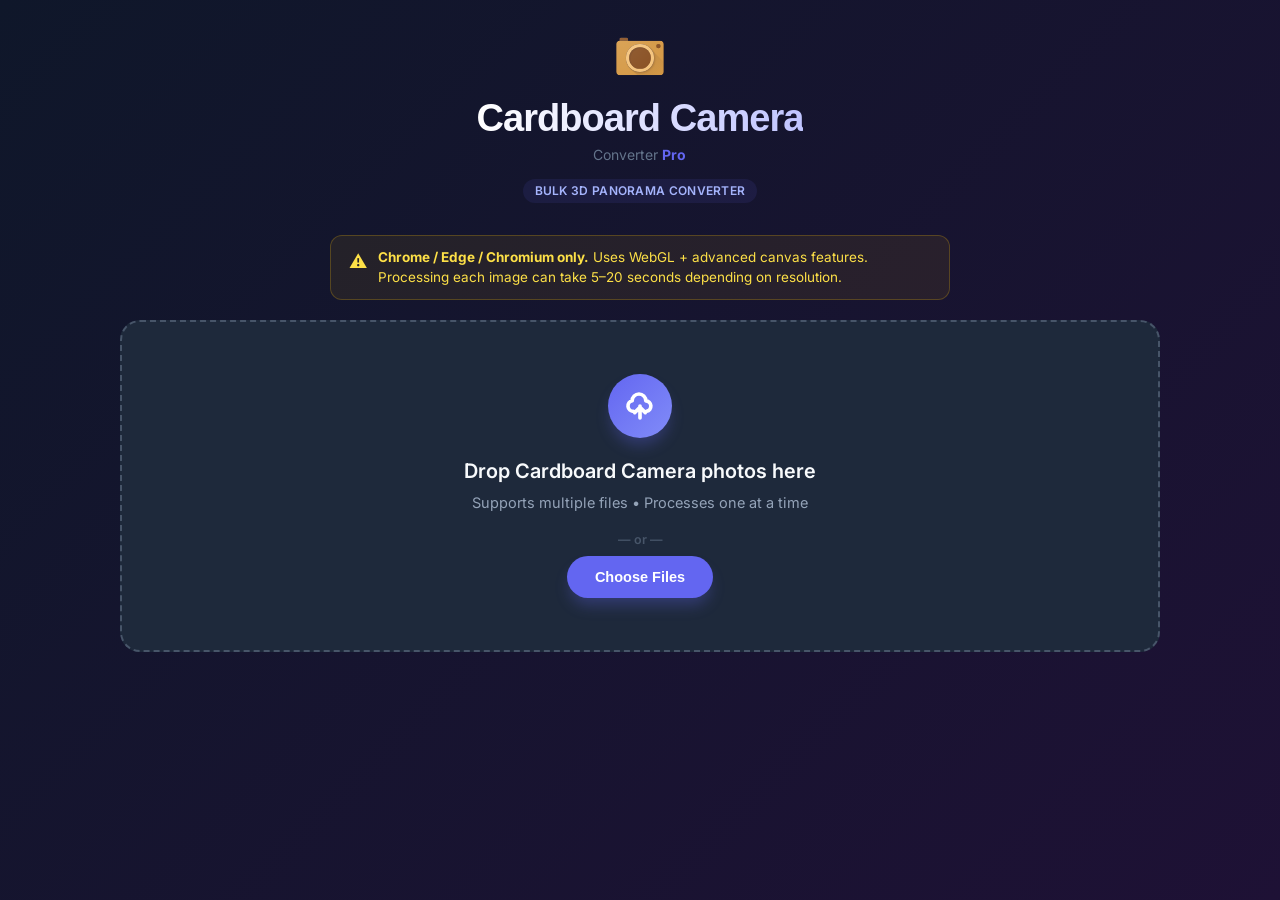
==== Cardboard_Camera_Converter_Pro.html @ 82094b53 "Add files via upload" ====
<!DOCTYPE html>
<html lang="en">
<head>
  <meta charset="UTF-8">
  <meta name="viewport" content="width=device-width, initial-scale=1.0">
  <title>Cardboard Camera Converter • Pro</title>
  <style>
    @import url('https://fonts.googleapis.com/css2?family=Inter:wght@300;400;500;600&amp;family=Space+Grotesk:wght@500;600&amp;display=swap');
    
    :root {
      --primary: #6366f1;
      --primary-dark: #4f46e5;
      --bg: #0f172a;
      --surface: #1e293b;
      --surface-light: #334155;
      --text: #f8fafc;
      --text-muted: #94a3b8;
      --success: #22c55e;
      --warning: #eab308;
      --error: #ef4444;
    }
    
    * { margin: 0; padding: 0; box-sizing: border-box; }
    
    body {
      font-family: 'Inter', system_ui, sans-serif;
      background: linear-gradient(135deg, #0f172a 0%, #1e1135 100%);
      color: var(--text);
      min-height: 100vh;
      line-height: 1.5;
    }
    
    .container {
      max-width: 1080px;
      margin: 0 auto;
      padding: 32px 20px;
    }
    
    header {
      text-align: center;
      margin-bottom: 32px;
    }
    
    .logo {
      display: flex;
      align-items: center;
      justify-content: center;
      gap: 14px;
      margin-bottom: 12px;
    }
    
    h1 {
      font-family: 'Space Grotesk', sans-serif;
      font-size: 38px;
      font-weight: 600;
      letter-spacing: -0.025em;
      background: linear-gradient(90deg, #fff, #c0c4ff);
      -webkit-background-clip: text;
      -webkit-text-fill-color: transparent;
    }
    
    .badge {
      display: inline-flex;
      align-items: center;
      gap: 6px;
      background: rgba(99, 102, 241, 0.1);
      color: #a5b4fc;
      font-size: 12px;
      font-weight: 600;
      padding: 3px 12px;
      border-radius: 9999px;
      letter-spacing: 0.3px;
    }
    
    .warning {
      background: rgba(234, 179, 8, 0.08);
      border: 1px solid rgba(234, 179, 8, 0.25);
      color: #fde047;
      padding: 11px 18px;
      border-radius: 12px;
      font-size: 13.5px;
      margin: 20px auto;
      max-width: 620px;
      display: flex;
      align-items: flex-start;
      gap: 11px;
    }
    
    .drop-zone {
      background: var(--surface);
      border: 2px dashed #475569;
      border-radius: 20px;
      padding: 52px 32px;
      text-align: center;
      transition: all 0.3s cubic-bezier(0.4, 0.0, 0.2, 1);
      cursor: pointer;
      margin-bottom: 24px;
    }
    
    .drop-zone:hover, .drop-zone.dragover {
      border-color: var(--primary);
      background: rgba(99, 102, 241, 0.04);
    }
    
    .drop-zone .icon {
      width: 64px;
      height: 64px;
      margin: 0 auto 18px;
      background: linear-gradient(135deg, #6366f1, #818cf8);
      border-radius: 9999px;
      display: flex;
      align-items: center;
      justify-content: center;
      box-shadow: 0 10px 15px -3px rgb(99 102 241 / 0.3);
    }
    
    .drop-zone h3 {
      font-size: 20px;
      font-weight: 600;
      margin-bottom: 6px;
    }
    
    .drop-zone p {
      color: var(--text-muted);
      font-size: 14.5px;
    }
    
    .btn {
      display: inline-flex;
      align-items: center;
      justify-content: center;
      gap: 8px;
      background: var(--primary);
      color: white;
      font-weight: 600;
      font-size: 14.5px;
      padding: 13px 28px;
      border-radius: 9999px;
      text-decoration: none;
      transition: all 0.2s;
      border: none;
      cursor: pointer;
      box-shadow: 0 10px 15px -3px rgb(99 102 241 / 0.3);
    }
    
    .btn:hover {
      background: var(--primary-dark);
      transform: translateY(-1px);
    }
    
    .btn-secondary {
      background: #475569;
      color: #e2e8f0;
      box-shadow: none;
      font-size: 13px;
      padding: 9px 18px;
    }
    
    .section {
      background: var(--surface);
      border-radius: 18px;
      padding: 24px;
      margin-bottom: 20px;
      border: 1px solid #334155;
    }
    
    .section-header {
      display: flex;
      align-items: center;
      justify-content: space-between;
      margin-bottom: 16px;
    }
    
    .section-title {
      font-size: 16px;
      font-weight: 600;
      display: flex;
      align-items: center;
      gap: 9px;
    }
    
    .progress-container { margin-bottom: 16px; }
    
    .progress-label {
      display: flex;
      justify-content: space-between;
      font-size: 13px;
      margin-bottom: 7px;
      color: var(--text-muted);
    }
    
    .progress-bar {
      height: 7px;
      background: #334155;
      border-radius: 9999px;
      overflow: hidden;
    }
    
    .progress-fill {
      height: 100%;
      background: linear-gradient(90deg, #6366f1, #818cf8);
      border-radius: 9999px;
      transition: width 0.35s cubic-bezier(0.4, 0, 0.2, 1);
      position: relative;
    }
    
    .log-container {
      background: #0f172a;
      border-radius: 14px;
      padding: 14px 16px;
      font-family: ui-monospace, SFMono-Regular, Menlo, Monaco, Consolas, monospace;
      font-size: 12.5px;
      max-height: 198px;
      overflow-y: auto;
      border: 1px solid #334155;
      line-height: 1.45;
    }
    
    .log-line {
      padding: 2.5px 0;
      color: #94a3b8;
      display: flex;
      gap: 10px;
    }
    
    .log-line .time { color: #64748b; flex-shrink: 0; width: 48px; font-size: 11.5px; }
    .log-line.success { color: #86efac; }
    .log-line.error { color: #fca5a5; }
    .log-line.processing { color: #93c5fd; }
    
    .results-grid {
      display: grid;
      grid-template-columns: repeat(auto-fill, minmax(260px, 1fr));
      gap: 14px;
      margin-top: 12px;
    }
    
    .result-card {
      background: #334155;
      border-radius: 14px;
      padding: 15px 16px;
      display: flex;
      flex-direction: column;
      gap: 11px;
    }
    
    .result-card .filename {
      font-weight: 600;
      font-size: 13.5px;
      word-break: break-all;
      line-height: 1.3;
    }
    
    .result-card .status {
      font-size: 11.5px;
      padding: 1px 9px;
      border-radius: 9999px;
      display: inline-flex;
      align-items: center;
      gap: 5px;
      width: fit-content;
    }
    
    .result-card .status.success {
      background: rgba(34, 197, 94, 0.12);
      color: #86efac;
    }
    
    .result-card .actions {
      display: flex;
      gap: 8px;
      margin-top: 4px;
    }

    .result-card .thumb {
      width: 100%;
      height: 48px;
      object-fit: cover;
      border-radius: 8px;
      margin-bottom: 6px;
      border: 1px solid #475569;
    }

    .result-card .status-row {
      display: flex;
      align-items: center;
      gap: 8px;
      margin-bottom: 6px;
    }

    .result-card .play-btn {
      width: 18px;
      height: 18px;
      border-radius: 50%;
      background: #64748b;
      color: white;
      border: none;
      font-size: 9px;
      display: flex;
      align-items: center;
      justify-content: center;
      cursor: pointer;
      flex-shrink: 0;
    }

    .result-card .timeline {
      flex: 1;
      max-width: 155px;
      height: 3px;
      background: #475569;
      border-radius: 2px;
      overflow: hidden;
    }

    .result-card .timeline-fill {
      height: 100%;
      background: #00f0ff;
      width: 0%;
      transition: width 0.1s linear;
    }
    
    .result-card .btn {
      flex: 1;
      padding: 9px 14px;
      font-size: 12.5px;
    }
    
    .hidden { display: none !important; }
    
    footer {
      text-align: center;
      margin-top: 48px;
      color: #64748b;
      font-size: 12.5px;
      line-height: 1.6;
    }
    
    .stat-value {
      font-weight: 700;
      color: #a5b4fc;
      font-size: 15px;
    }
  </style>
</head>
<body>
  <div class="container">
    <header>
      <div class="logo" style="flex-direction: column; align-items: center; text-align: center; gap: 6px;">
        <img src="[data-uri]" width="52" height="52" alt="">
        <div>
          <h1>Cardboard Camera</h1>
          <div style="font-size:14px;color:#64748b;margin-top:-3px">Converter <span style="color:#6366f1;font-weight:700">Pro</span></div>
        </div>
      </div>
      <div class="badge">BULK 3D PANORAMA CONVERTER</div>
    </header>

    <div class="warning">
      <span style="font-size:18px;margin-top:1px">⚠️</span>
      <div><strong>Chrome / Edge / Chromium only.</strong> Uses WebGL + advanced canvas features. Processing each image can take 5–20 seconds depending on resolution.</div>
    </div>

    <!-- Drop Zone -->
    <div id="dropzone" class="drop-zone">
      <div class="icon">
        <svg width="32" height="32" fill="none" stroke="white" stroke-width="2.75" viewBox="0 0 24 24">
          <path stroke-linecap="round" stroke-linejoin="round" d="M7 16a4 4 0 01-.88-7.903 5 5 0 0110.24 0A4.001 4.001 0 0117 16M12 12v9m-4-4l4-4 4 4"/>
        </svg>
      </div>
      <h3>Drop Cardboard Camera photos here</h3>
      <p>Supports multiple files • Processes one at a time</p>
      <div style="margin:18px 0 6px;color:#475569;font-size:12.5px;font-weight:600">— or —</div>
      <button id="openfile" class="btn">Choose Files</button>
      <input type="file" id="file-input" multiple accept=".jpg,.jpeg" style="display:none">
    </div>

    <!-- Processing -->
    <div id="processing-panel" class="section hidden">
      <div class="section-header">
        <div class="section-title"><span>⚙️</span> Processing Queue</div>
        <div><span class="stat-value" id="processed-count">0/0</span></div>
      </div>

      <div class="progress-container">
        <div class="progress-label"><span>Overall Progress</span><span id="overall-percent">0%</span></div>
        <div class="progress-bar"><div id="overall-progress" class="progress-fill" style="width:0%"></div></div>
      </div>

      <div id="mode-selector" style="margin: 8px 0 12px; text-align:center; font-size:13px; display:flex; align-items:center; justify-content:center; gap:12px; flex-wrap:wrap;">
        <span style="color:#94a3b8; font-size:12px;">Output:</span>
        <label style="cursor:pointer; display:flex; align-items:center; gap:4px;"><input type="radio" name="proc-mode" value="both" checked> <span>Both</span></label>
        <label style="cursor:pointer; display:flex; align-items:center; gap:4px;"><input type="radio" name="proc-mode" value="image"> <span>Images only</span></label>
        <label style="cursor:pointer; display:flex; align-items:center; gap:4px;"><input type="radio" name="proc-mode" value="audio"> <span>Audio only</span></label>
      </div>

      <button id="start-btn" class="btn hidden" style="width:100%; margin: 12px 0; padding: 14px; font-size: 15px;">
        ▶ Start Processing
      </button>

      <div class="progress-container">
        <div class="progress-label"><span id="current-filename">Waiting...</span><span id="current-percent">0%</span></div>
        <div class="progress-bar"><div id="current-progress" class="progress-fill" style="width:0%"></div></div>
      </div>

      <div style="margin-top:18px">
        <div class="section-title" style="font-size:13.5px;margin-bottom:8px"><span>📜</span> Activity Log</div>
        <div id="log" class="log-container"></div>

        <!-- Pause / Resume button placed right under the Activity Log as requested -->
        <button id="pause-btn" class="btn hidden" style="width:100%; margin-top: 12px; padding: 12px; font-size: 14px; background:#f59e0b;">
          ⏸ Pause
        </button>
      </div>
    </div>

    <!-- Results -->
    <div id="results-panel" class="section hidden">
      <div class="section-header">
        <div class="section-title"><span>✅</span> Completed Conversions</div>
        <button id="download-all" class="btn btn-secondary">Download All JPEGs</button>
        <button id="download-all-audio" class="btn btn-secondary" style="margin-left:8px">Download All Audio</button>
      </div>
      <div id="results-grid" class="results-grid"></div>
    </div>

    <footer></footer>
  </div>

  <!-- Dialogs (from original) -->
  <dialog id="progress" style="padding:24px 32px;border-radius:16px;border:none;background:#1e293b;color:#fff;width:320px">
    <h3 style="margin-bottom:12px;font-size:17px">Converting...</h3>
    <div class="mdl-progress mdl-js-progress mdl-progress__indeterminate" style="width:100%"><div class="progressbar bar bar1" style="width:0%"></div><div class="bufferbar bar bar2" style="width:100%"></div></div>
  </dialog>

  <dialog id="fail" style="padding:24px 32px;border-radius:16px;border:none;background:#1e293b;color:#fff;width:320px">
    <h3 style="margin-bottom:12px;font-size:17px;color:#fca5a5">Conversion failed</h3>
    <div id="error" style="color:#fda4af;font-size:13.5px"></div>
  </dialog>

  <dialog id="success" style="padding:24px 32px;border-radius:16px;border:none;background:#1e293b;color:#fff;width:340px">
    <h3 style="margin-bottom:12px;font-size:17px">Success!</h3>
    <div style="color:#86efac;font-size:13.5px;margin-bottom:16px">Over-under stereo image extracted successfully.</div>
    <div id="buttons" style="display:flex;gap:10px">
      <button id="dl-image" class="btn" style="flex:1;padding:10px 0;font-size:13px">Download JPEG</button>
      <button id="dl-audio" class="btn btn-secondary" style="flex:1;padding:10px 0;font-size:13px">Download Audio</button>
    </div>
  </dialog>

  <script>
    // ==================== MODERN UI CONTROLLER ====================
    let fileQueue = [];
    let isProcessing = false;
    let totalFiles = 0;
    let processedFiles = 0;
    let results = [];
    let currentFilename = '';
    let currentBlob = null;
    let currentAudio = null;
    let paused = false;
    let processingMode = 'both';

    const dropzone = document.getElementById('dropzone');
    const fileInput = document.getElementById('file-input');
    const openFileBtn = document.getElementById('openfile');
    const processingPanel = document.getElementById('processing-panel');
    const resultsPanel = document.getElementById('results-panel');
    const logContainer = document.getElementById('log');
    const resultsGrid = document.getElementById('results-grid');

    function addLog(msg, type = 'info') {
      const time = new Date().toLocaleTimeString([], {hour:'2-digit', minute:'2-digit', second:'2-digit'});
      const div = document.createElement('div');
      div.className = `log-line ${type}`;
      div.innerHTML = `<span class="time">${time}</span><span>${msg}</span>`;
      logContainer.appendChild(div);
      logContainer.scrollTop = logContainer.scrollHeight;
    }

    function updateOverall() {
      const pct = totalFiles ? Math.round((processedFiles / totalFiles) * 100) : 0;
      document.getElementById('overall-progress').style.width = pct + '%';
      document.getElementById('overall-percent').textContent = pct + '%';
      document.getElementById('processed-count').textContent = `${processedFiles}/${totalFiles}`;
    }

    function updateCurrent(pct, name) {
      document.getElementById('current-progress').style.width = pct + '%';
      document.getElementById('current-percent').textContent = pct + '%';
      if (name) document.getElementById('current-filename').textContent = name;
    }

    function showProcessing() {
      processingPanel.classList.remove('hidden');
      // Keep results panel visible if we already have processed items so user can download while converting
      if (results.length > 0) {
        resultsPanel.classList.remove('hidden');
      }
    }

    function getProcessingMode() {
      const checked = document.querySelector('input[name="proc-mode"]:checked');
      return checked ? checked.value : 'both';
    }

    function togglePause() {
      const pauseBtn = document.getElementById('pause-btn');
      if (!pauseBtn) return;

      paused = !paused;

      if (paused) {
        pauseBtn.innerHTML = '▶ Resume';
        pauseBtn.style.background = '#22c55e';
        addLog('⏸ Paused — click Resume to continue.', 'processing');
      } else {
        pauseBtn.innerHTML = '⏸ Pause';
        pauseBtn.style.background = '#f59e0b';
        addLog('▶ Resuming processing...', 'success');
        // Resume the queue
        if (!isProcessing && fileQueue.length > 0) {
          processNext();
        }
      }
    }

    function dataURLtoBlob(dataurl) {
      if (!dataurl || typeof dataurl !== 'string' || !dataurl.startsWith('data:')) return null;
      const arr = dataurl.split(',');
      const mimeMatch = arr[0].match(/:(.*?);/);
      const mime = mimeMatch ? mimeMatch[1] : 'audio/mp4';
      const bstr = atob(arr[1]);
      let n = bstr.length;
      const u8arr = new Uint8Array(n);
      while (n--) {
        u8arr[n] = bstr.charCodeAt(n);
      }
      return new Blob([u8arr], { type: mime });
    }

    function addResultCard(filename, blob, audio) {
      const card = document.createElement('div');
      card.className = 'result-card';
      const base = filename.replace(/\.[^/.]+$/, '');

      let thumbHTML = '';
      if (blob) {
        // Create single wide panoramic thumbnail (main 360 view only - clean, no blur)
        const thumbCanvas = document.createElement('canvas');
        thumbCanvas.width = 420;
        thumbCanvas.height = 48;
        thumbCanvas.className = 'thumb';

        const img = new Image();
        img.src = URL.createObjectURL(blob);
        img.onload = () => {
          const ctx = thumbCanvas.getContext('2d');
          const halfH = Math.floor(img.height / 2);
          
          // 34% crop with slight upward shift (more crop from top)
          const cropTop = Math.floor(halfH * 0.36);
          const cropBottom = Math.floor(halfH * 0.30);
          const visibleH = halfH - cropTop - cropBottom;

          ctx.drawImage(img, 0, cropTop, img.width, visibleH, 0, 0, 420, 48);
        };
        // We'll append after innerHTML
        thumbHTML = `<div style="position:relative;"></div>`;
      } else {
        // Audio-only: simple header instead of thumbnail
        thumbHTML = `<div style="height:48px; background:#334155; border-radius:8px; display:flex; align-items:center; justify-content:center; color:#64748b; font-size:12px; margin-bottom:6px;">🎵 Audio extracted</div>`;
      }

      card.innerHTML = `
        ${thumbHTML}
        <div>
          <div class="status-row">
            <div class="status success"><span>✓</span> <span>Ready</span></div>
            ${audio ? `<button class="play-btn" data-dl="play">▶</button>` : ''}
            ${audio ? `<div class="timeline"><div class="timeline-fill" data-timeline></div></div>` : ''}
          </div>
          <div class="filename">${base}</div>
        </div>
        <div class="actions" style="flex-direction:row; gap:6px;">
          ${blob ? `<button class="btn" data-dl="img" style="flex:1; padding:7px 10px; font-size:11.5px;">Download JPEG</button>` : ''}
          ${audio ? `<button class="btn" data-dl="aud" style="flex:1; padding:7px 10px; font-size:11.5px;">Download Audio</button>` : ''}
        </div>
      `;

      // Append thumbnail canvas if we have one
      if (blob) {
        const container = card.querySelector('div[style*="position:relative"]');
        if (container) {
          const thumbCanvas = card.querySelector('canvas.thumb') || document.createElement('canvas');
          // Re-create because innerHTML lost the element reference; better to append properly
          // Actually the canvas was created but not attached yet in this branch. Let's attach it.
          const newCanvas = document.createElement('canvas');
          newCanvas.width = 420;
          newCanvas.height = 48;
          newCanvas.className = 'thumb';
          container.appendChild(newCanvas);
          
          const img = new Image();
          img.src = URL.createObjectURL(blob);
          img.onload = () => {
            const ctx = newCanvas.getContext('2d');
            const halfH = Math.floor(img.height / 2);
            const cropTop = Math.floor(halfH * 0.36);
            const cropBottom = Math.floor(halfH * 0.30);
            const visibleH = halfH - cropTop - cropBottom;
            ctx.drawImage(img, 0, cropTop, img.width, visibleH, 0, 0, 420, 48);
          };
        }
      }

      // Download JPEG (only if button exists)
      const jpegBtn = card.querySelector('[data-dl="img"]');
      if (jpegBtn && blob) {
        jpegBtn.onclick = () => {
          const a = document.createElement('a');
          a.href = URL.createObjectURL(blob);
          a.download = base + '-converted.jpg';
          a.click();
        };
      }

      // Play + Timeline
      if (audio) {
        const playBtn = card.querySelector('[data-dl="play"]');
        const timelineFill = card.querySelector('.timeline-fill');
        let audioEl = null;
        let isPlaying = false;

        playBtn.onclick = () => {
          if (!audioEl) {
            audioEl = new Audio(URL.createObjectURL(audio));
            audioEl.ontimeupdate = () => {
              if (audioEl.duration) {
                const progress = (audioEl.currentTime / audioEl.duration) * 100;
                timelineFill.style.width = progress + '%';
              }
            };
            audioEl.onended = () => {
              isPlaying = false;
              playBtn.textContent = '▶';
              timelineFill.style.width = '0%';
            };
          }
          if (!isPlaying) {
            audioEl.play();
            isPlaying = true;
            playBtn.textContent = '⏸';
          } else {
            audioEl.pause();
            isPlaying = false;
            playBtn.textContent = '▶';
          }
        };

        // Download Audio
        card.querySelector('[data-dl="aud"]').onclick = () => {
          const a = document.createElement('a');
          a.href = URL.createObjectURL(audio);
          a.download = base + '-audio.mp4';
          a.click();
        };
      }

      resultsGrid.appendChild(card);
      // Make sure user can see and download this result immediately
      resultsPanel.classList.remove('hidden');
    }

    function processNext() {
      if (paused) {
        return; // do nothing until user clicks Resume
      }
      if (fileQueue.length === 0) {
        isProcessing = false;
        addLog('All done!', 'success');
        document.getElementById('start-btn').classList.add('hidden');
        const pauseBtn = document.getElementById('pause-btn');
        if (pauseBtn) {
          pauseBtn.classList.add('hidden');
          pauseBtn.innerHTML = '⏸ Pause';
          pauseBtn.style.background = '#f59e0b';
        }
        paused = false;
        // results panel already visible from incremental cards
        return;
      }
      isProcessing = true;
      const file = fileQueue.shift();
      processedFiles++;
      updateOverall();
      updateCurrent(0, file.name);
      addLog(`Processing ${file.name}...`, 'processing');

      // Capture filename in closure to avoid race conditions
      const thisFilename = file.name;

      const reader = new FileReader();
      reader.onload = e => {
        window.__currentConvertingFile = thisFilename;
        window.converter.convert(reader.result);
      };
      reader.readAsArrayBuffer(file);
    }

    function handleFiles(files) {
      const valid = Array.from(files).filter(f => {
        const name = f.name.toLowerCase();
        return name.endsWith('.jpg') || name.endsWith('.jpeg') || name.endsWith('.vr');
      });
      if (!valid.length) {
        addLog('No valid JPG files', 'error');
        return;
      }
      addLog(`Queued ${valid.length} file(s)`);
      fileQueue.push(...valid);
      totalFiles = processedFiles + fileQueue.length;
      updateOverall();
      showProcessing();
      // Do NOT auto-start - wait for user to click Start
      document.getElementById('start-btn').classList.remove('hidden');
      document.getElementById('start-btn').onclick = () => {
        processingMode = getProcessingMode();
        document.getElementById('start-btn').classList.add('hidden');
        const pauseBtn = document.getElementById('pause-btn');
        if (pauseBtn) pauseBtn.classList.remove('hidden');
        paused = false;
        processNext();
      };

      // Wire Stop button
      const pauseBtn = document.getElementById('pause-btn');
      if (pauseBtn) {
        pauseBtn.onclick = () => {
          togglePause();
        };
      }

      // Download All JPEGs
      document.getElementById('download-all').onclick = () => {
        const imageItems = results.filter(item => item.blob);
        if (imageItems.length === 0) {
          addLog('No image files to download (check output mode)', 'error');
          return;
        }
        imageItems.forEach((item, index) => {
          setTimeout(() => {
            const a = document.createElement('a');
            a.href = URL.createObjectURL(item.blob);
            a.download = item.filename.replace(/\.[^/.]+$/, '') + '-converted.jpg';
            a.click();
          }, index * 350);
        });
      };

      // Download All Audio (only items that have audio)
      document.getElementById('download-all-audio').onclick = () => {
        const audioItems = results.filter(item => item.audio);
        if (audioItems.length === 0) {
          addLog('No audio files to download', 'error');
          return;
        }
        audioItems.forEach((item, index) => {
          setTimeout(() => {
            const a = document.createElement('a');
            a.href = URL.createObjectURL(item.audio);
            a.download = item.filename.replace(/\.[^/.]+$/, '') + '-audio.mp4';
            a.click();
          }, index * 350);
        });
      };
    }

    // Dropzone
    dropzone.addEventListener('dragover', e => { e.preventDefault(); dropzone.classList.add('dragover'); });
    dropzone.addEventListener('dragleave', () => dropzone.classList.remove('dragover'));
    dropzone.addEventListener('drop', e => { e.preventDefault(); dropzone.classList.remove('dragover'); handleFiles(e.dataTransfer.files); });
    dropzone.addEventListener('click', () => fileInput.click());
    openFileBtn.addEventListener('click', e => { e.stopImmediatePropagation(); fileInput.click(); });
    fileInput.addEventListener('change', () => { if (fileInput.files.length) handleFiles(fileInput.files); fileInput.value = ''; });

    // ==================== HOOK INTO ORIGINAL CONVERTER ====================
    function hookConverter() {
      const iv = setInterval(() => {
        if (window.converter && typeof window.converter.on === 'function') {
          clearInterval(iv);
          
          window.converter.on('convert', (canvas, audio) => {
            // Use the filename captured when this conversion started
            const filename = window.__currentConvertingFile || currentFilename;
            
            canvas.toBlob(blob => {
              const audioBlob = audio ? dataURLtoBlob(audio) : null;

              // Respect processing mode
              const includeImage = (processingMode === 'both' || processingMode === 'image');
              const includeAudio = (processingMode === 'both' || processingMode === 'audio');

              const finalBlob = includeImage ? blob : null;
              const finalAudio = includeAudio ? audioBlob : null;

              if (includeImage) {
                addLog(`✓ Saved ${filename}`, 'success');
              }
              if (includeAudio && audioBlob) {
                addLog(`✓ Audio extracted for ${filename}`, 'success');
              }

              addResultCard(filename, finalBlob, finalAudio);
              results.push({filename: filename, blob: finalBlob, audio: finalAudio});
              updateCurrent(100, filename);
              
              // Clear the captured filename
              window.__currentConvertingFile = null;
              
              if (paused) {
                return;
              }
              
              setTimeout(() => {
                const dlg = document.getElementById('success');
                if (dlg && dlg.open) dlg.close();
                processNext();
              }, 420);
            }, 'image/jpeg');
          });
          
          window.converter.on('error', err => {
            addLog(`Error: ${err}`, 'error');
            const dlg = document.getElementById('fail');
            if (dlg && dlg.open) dlg.close();
            if (paused) {
              return;
            }
            setTimeout(processNext, 700);
          });
          
          console.log('%c[Pro] Converter ready', 'color:#22c55e');
          addLog('Converter engine ready');
        }
      }, 80);
    }

    // Init
    window.addEventListener('load', () => {
      hookConverter();
      processingPanel.classList.add('hidden');
      resultsPanel.classList.add('hidden');
      setTimeout(() => addLog('Ready — drop files or click Choose Files'), 520);
      console.log('%c[Cardboard Pro] Modern UI loaded', 'color:#64748b');
    });
  </script>

  <!-- Original converter core -->
  <script>
(function e(t,n,r){function s(o,u){if(!n[o]){if(!t[o]){var a=typeof require=="function"&&require;if(!u&&a)return a(o,!0);if(i)return i(o,!0);var f=new Error("Cannot find module '"+o+"'");throw f.code="MODULE_NOT_FOUND",f}var l=n[o]={exports:{}};t[o][0].call(l.exports,function(e){var n=t[o][1][e];return s(n?n:e)},l,l.exports,e,t,n,r)}return n[o].exports}var i=typeof require=="function"&&require;for(var o=0;o<r.length;o++)s(r[o]);return s})({1:[function(require,module,exports){
'use strict';

var has = Object.prototype.hasOwnProperty
  , prefix = '~';

/**
 * Constructor to create a storage for our `EE` objects.
 * An `Events` instance is a plain object whose properties are event names.
 *
 * @constructor
 * @api private
 */
function Events() {}

//
// We try to not inherit from `Object.prototype`. In some engines creating an
// instance in this way is faster than calling `Object.create(null)` directly.
// If `Object.create(null)` is not supported we prefix the event names with a
// character to make sure that the built-in object properties are not
// overridden or used as an attack vector.
//
if (Object.create) {
  Events.prototype = Object.create(null);

  //
  // This hack is needed because the `__proto__` property is still inherited in
  // some old browsers like Android 4, iPhone 5.1, Opera 11 and Safari 5.
  //
  if (!new Events().__proto__) prefix = false;
}

/**
 * Representation of a single event listener.
 *
 * @param {Function} fn The listener function.
 * @param {Mixed} context The context to invoke the listener with.
 * @param {Boolean} [once=false] Specify if the listener is a one-time listener.
 * @constructor
 * @api private
 */
function EE(fn, context, once) {
  this.fn = fn;
  this.context = context;
  this.once = once || false;
}

/**
 * Minimal `EventEmitter` interface that is molded against the Node.js
 * `EventEmitter` interface.
 *
 * @constructor
 * @api public
 */
function EventEmitter() {
  this._events = new Events();
  this._eventsCount = 0;
}

/**
 * Return an array listing the events for which the emitter has registered
 * listeners.
 *
 * @returns {Array}
 * @api public
 */
EventEmitter.prototype.eventNames = function eventNames() {
  var names = []
    , events
    , name;

  if (this._eventsCount === 0) return names;

  for (name in (events = this._events)) {
    if (has.call(events, name)) names.push(prefix ? name.slice(1) : name);
  }

  if (Object.getOwnPropertySymbols) {
    return names.concat(Object.getOwnPropertySymbols(events));
  }

  return names;
};

/**
 * Return the listeners registered for a given event.
 *
 * @param {String|Symbol} event The event name.
 * @param {Boolean} exists Only check if there are listeners.
 * @returns {Array|Boolean}
 * @api public
 */
EventEmitter.prototype.listeners = function listeners(event, exists) {
  var evt = prefix ? prefix + event : event
    , available = this._events[evt];

  if (exists) return !!available;
  if (!available) return [];
  if (available.fn) return [available.fn];

  for (var i = 0, l = available.length, ee = new Array(l); i < l; i++) {
    ee[i] = available[i].fn;
  }

  return ee;
};

/**
 * Calls each of the listeners registered for a given event.
 *
 * @param {String|Symbol} event The event name.
 * @returns {Boolean} `true` if the event had listeners, else `false`.
 * @api public
 */
EventEmitter.prototype.emit = function emit(event, a1, a2, a3, a4, a5) {
  var evt = prefix ? prefix + event : event;

  if (!this._events[evt]) return false;

  var listeners = this._events[evt]
    , len = arguments.length
    , args
    , i;

  if (listeners.fn) {
    if (listeners.once) this.removeListener(event, listeners.fn, undefined, true);

    switch (len) {
      case 1: return listeners.fn.call(listeners.context), true;
      case 2: return listeners.fn.call(listeners.context, a1), true;
      case 3: return listeners.fn.call(listeners.context, a1, a2), true;
      case 4: return listeners.fn.call(listeners.context, a1, a2, a3), true;
      case 5: return listeners.fn.call(listeners.context, a1, a2, a3, a4), true;
      case 6: return listeners.fn.call(listeners.context, a1, a2, a3, a4, a5), true;
    }

    for (i = 1, args = new Array(len -1); i < len; i++) {
      args[i - 1] = arguments[i];
    }

    listeners.fn.apply(listeners.context, args);
  } else {
    var length = listeners.length
      , j;

    for (i = 0; i < length; i++) {
      if (listeners[i].once) this.removeListener(event, listeners[i].fn, undefined, true);

      switch (len) {
        case 1: listeners[i].fn.call(listeners[i].context); break;
        case 2: listeners[i].fn.call(listeners[i].context, a1); break;
        case 3: listeners[i].fn.call(listeners[i].context, a1, a2); break;
        case 4: listeners[i].fn.call(listeners[i].context, a1, a2, a3); break;
        default:
          if (!args) for (j = 1, args = new Array(len -1); j < len; j++) {
            args[j - 1] = arguments[j];
          }

          listeners[i].fn.apply(listeners[i].context, args);
      }
    }
  }

  return true;
};

/**
 * Add a listener for a given event.
 *
 * @param {String|Symbol} event The event name.
 * @param {Function} fn The listener function.
 * @param {Mixed} [context=this] The context to invoke the listener with.
 * @returns {EventEmitter} `this`.
 * @api public
 */
EventEmitter.prototype.on = function on(event, fn, context) {
  var listener = new EE(fn, context || this)
    , evt = prefix ? prefix + event : event;

  if (!this._events[evt]) this._events[evt] = listener, this._eventsCount++;
  else if (!this._events[evt].fn) this._events[evt].push(listener);
  else this._events[evt] = [this._events[evt], listener];

  return this;
};

/**
 * Add a one-time listener for a given event.
 *
 * @param {String|Symbol} event The event name.
 * @param {Function} fn The listener function.
 * @param {Mixed} [context=this] The context to invoke the listener with.
 * @returns {EventEmitter} `this`.
 * @api public
 */
EventEmitter.prototype.once = function once(event, fn, context) {
  var listener = new EE(fn, context || this, true)
    , evt = prefix ? prefix + event : event;

  if (!this._events[evt]) this._events[evt] = listener, this._eventsCount++;
  else if (!this._events[evt].fn) this._events[evt].push(listener);
  else this._events[evt] = [this._events[evt], listener];

  return this;
};

/**
 * Remove the listeners of a given event.
 *
 * @param {String|Symbol} event The event name.
 * @param {Function} fn Only remove the listeners that match this function.
 * @param {Mixed} context Only remove the listeners that have this context.
 * @param {Boolean} once Only remove one-time listeners.
 * @returns {EventEmitter} `this`.
 * @api public
 */
EventEmitter.prototype.removeListener = function removeListener(event, fn, context, once) {
  var evt = prefix ? prefix + event : event;

  if (!this._events[evt]) return this;
  if (!fn) {
    if (--this._eventsCount === 0) this._events = new Events();
    else delete this._events[evt];
    return this;
  }

  var listeners = this._events[evt];

  if (listeners.fn) {
    if (
         listeners.fn === fn
      && (!once || listeners.once)
      && (!context || listeners.context === context)
    ) {
      if (--this._eventsCount === 0) this._events = new Events();
      else delete this._events[evt];
    }
  } else {
    for (var i = 0, events = [], length = listeners.length; i < length; i++) {
      if (
           listeners[i].fn !== fn
        || (once && !listeners[i].once)
        || (context && listeners[i].context !== context)
      ) {
        events.push(listeners[i]);
      }
    }

    //
    // Reset the array, or remove it completely if we have no more listeners.
    //
    if (events.length) this._events[evt] = events.length === 1 ? events[0] : events;
    else if (--this._eventsCount === 0) this._events = new Events();
    else delete this._events[evt];
  }

  return this;
};

/**
 * Remove all listeners, or those of the specified event.
 *
 * @param {String|Symbol} [event] The event name.
 * @returns {EventEmitter} `this`.
 * @api public
 */
EventEmitter.prototype.removeAllListeners = function removeAllListeners(event) {
  var evt;

  if (event) {
    evt = prefix ? prefix + event : event;
    if (this._events[evt]) {
      if (--this._eventsCount === 0) this._events = new Events();
      else delete this._events[evt];
    }
  } else {
    this._events = new Events();
    this._eventsCount = 0;
  }

  return this;
};

//
// Alias methods names because people roll like that.
//
EventEmitter.prototype.off = EventEmitter.prototype.removeListener;
EventEmitter.prototype.addListener = EventEmitter.prototype.on;

//
// This function doesn't apply anymore.
//
EventEmitter.prototype.setMaxListeners = function setMaxListeners() {
  return this;
};

//
// Expose the prefix.
//
EventEmitter.prefixed = prefix;

//
// Expose the module.
//
if ('undefined' !== typeof module) {
  module.exports = EventEmitter;
}

},{}],2:[function(require,module,exports){
(function (Buffer){
var jsfx;
(function (jsfx) {
    var Filter = (function () {
        function Filter(vertexSource, fragmentSource) {
            if (vertexSource === void 0) { vertexSource = null; }
            if (fragmentSource === void 0) { fragmentSource = null; }
            this.vertexSource = vertexSource;
            this.fragmentSource = fragmentSource;
            this.properties = {};
        }
        /**
         * Returns all the properties of the shader. Useful for drawWebGl when are are just passing along data
         * to the shader.
         *
         * @returns {{}|*}
         */
        Filter.prototype.getProperties = function () {
            return this.properties;
        };
        /**
         * The javascript implementation of the filter
         *
         * @param imageData
         */
        Filter.prototype.drawCanvas = function (imageData) {
            throw new Error("Must be implemented");
        };
        /**
         * The WebGL implementation of the filter
         *
         * @param renderer
         */
        Filter.prototype.drawWebGL = function (renderer) {
            var shader = renderer.getShader(this);
            var properties = this.getProperties();
            renderer.getTexture().use();
            renderer.getNextTexture().drawTo(function () {
                shader.uniforms(properties).drawRect();
            });
        };
        Filter.prototype.getVertexSource = function () {
            return this.vertexSource;
        };
        Filter.prototype.getFragmentSource = function () {
            return this.fragmentSource;
        };
        Filter.clamp = function (low, value, high) {
            return Math.max(low, Math.min(value, high));
        };
        return Filter;
    })();
    jsfx.Filter = Filter;
})(jsfx || (jsfx = {}));
var __extends = (this && this.__extends) || function (d, b) {
    for (var p in b) if (b.hasOwnProperty(p)) d[p] = b[p];
    function __() { this.constructor = d; }
    __.prototype = b.prototype;
    d.prototype = new __();
};
var jsfx;
(function (jsfx) {
    var IterableFilter = (function (_super) {
        __extends(IterableFilter, _super);
        function IterableFilter() {
            _super.apply(this, arguments);
        }
        IterableFilter.prototype.drawCanvas = function (imageData) {
            return IterableFilter.drawCanvas([this], imageData);
        };
        IterableFilter.prototype.iterateCanvas = function (imageData) {
            throw new Error("Must be implemented");
        };
        IterableFilter.drawCanvas = function (filters, imageData) {
            var helper;
            for (var i = 0; i < imageData.data.length; i += 4) {
                helper = new jsfx.util.ImageDataHelper(imageData, i);
                for (var j = 0; j < filters.length; j++) {
                    filters[j].iterateCanvas(helper);
                }
                helper.save();
            }
            return imageData;
        };
        return IterableFilter;
    })(jsfx.Filter);
    jsfx.IterableFilter = IterableFilter;
})(jsfx || (jsfx = {}));
var jsfx;
(function (jsfx) {
    var hasWebGL = (function () {
        try {
            var canvas = document.createElement("canvas");
            return !!(canvas.getContext("webgl") || canvas.getContext("experimental-webgl"));
        }
        catch (e) {
            return false;
        }
    })();
    function Renderer(type) {
        if (!type) {
            type = hasWebGL ? "webgl" : "canvas";
        }
        if (type === "webgl") {
            return new jsfx.webgl.Renderer();
        }
        return new jsfx.canvas.Renderer();
    }
    jsfx.Renderer = Renderer;
})(jsfx || (jsfx = {}));
var jsfx;
(function (jsfx) {
    var Source = (function () {
        function Source(element) {
            this.element = element;
        }
        Object.defineProperty(Source.prototype, "width", {
            get: function () {
                return this.element.width;
            },
            enumerable: true,
            configurable: true
        });
        Object.defineProperty(Source.prototype, "height", {
            get: function () {
                return this.element.height;
            },
            enumerable: true,
            configurable: true
        });
        return Source;
    })();
    jsfx.Source = Source;
})(jsfx || (jsfx = {}));
var jsfx;
(function (jsfx) {
    var canvas;
    (function (canvas) {
        var Renderer = (function () {
            function Renderer() {
                this.canvas = jsfx.canvas.Renderer.createCanvas();
                this.ctx = this.canvas.getContext("2d");
                this.source = null;
                this.imageData = null;
            }
            Renderer.prototype.setSource = function (source) {
                // first, clean up
                if (this.source) {
                    this.cleanUp();
                }
                // re-set data and start rendering
                this.source = source;
                this.canvas.width = source.width;
                this.canvas.height = source.height;
                // draw the image on to a canvas we can manipulate
                this.ctx.drawImage(source.element, 0, 0, source.width, source.height);
                // store the pixels
                this.imageData = this.ctx.getImageData(0, 0, source.width, source.height);
                return this;
            };
            Renderer.prototype.getSource = function () {
                return this.source;
            };
            Renderer.prototype.applyFilter = function (filter) {
                this.imageData = filter.drawCanvas(this.imageData);
                return this;
            };
            Renderer.prototype.applyFilters = function (filters) {
                var stack = [];
                var filter;
                for (var i = 0; i < filters.length; i++) {
                    filter = filters[i];
                    if (filter instanceof jsfx.IterableFilter) {
                        stack.push(filter);
                    }
                    else {
                        // if there if something in the stack, apply that first
                        if (stack.length > 0) {
                            this.applyFilterStack(stack);
                            stack = [];
                        }
                        // apply current filter
                        this.applyFilter(filter);
                    }
                }
                // if there is still a stack left, apply it
                if (stack.length > 0) {
                    this.applyFilterStack(stack);
                }
                return this;
            };
            Renderer.prototype.applyFilterStack = function (stack) {
                this.imageData = jsfx.IterableFilter.drawCanvas(stack, this.imageData);
                return this;
            };
            Renderer.prototype.render = function () {
                this.ctx.putImageData(this.imageData, 0, 0);
            };
            Renderer.prototype.getCanvas = function () {
                return this.canvas;
            };
            Renderer.prototype.cleanUp = function () {
                this.imageData = null;
                this.ctx.clearRect(0, 0, this.canvas.width, this.canvas.height);
            };
            Renderer.createCanvas = function () {
                return typeof Buffer !== "undefined" && typeof window === "undefined" ?
                    // Commented out, since it was causing require failures.
                    // new (require("canvas"))(100, 100) :
                    null :
                    document.createElement("canvas");
            };
            return Renderer;
        })();
        canvas.Renderer = Renderer;
    })(canvas = jsfx.canvas || (jsfx.canvas = {}));
})(jsfx || (jsfx = {}));
var jsfx;
(function (jsfx) {
    var filter;
    (function (filter) {
        /**
         * @filter         Blur
         * @description    This is the TriangleBlur from glfx, but for the canvas implementation, we are cheating by
         *                 using StackBlur. The implementations are obviously very different, but the results are very close.
         * @param radius   The radius of the pyramid convolved with the image.
         */
        var Blur = (function (_super) {
            __extends(Blur, _super);
            function Blur(radius) {
                _super.call(this, null, "\n            uniform sampler2D texture;\n            uniform vec2 delta;\n            varying vec2 texCoord;\n\n            void main() {\n                vec4 color = vec4(0.0);\n                float total = 0.0;\n\n                /* randomize the lookup values to hide the fixed number of samples */\n                //float offset = random(vec3(12.9898, 78.233, 151.7182), 0.0);\n\n                vec3 scale = vec3(12.9898, 78.233, 151.7182);\n                float offset = fract(sin(dot(gl_FragCoord.xyz + 0.0, scale)) * 43758.5453 + 0.0);\n\n                for (float t = -30.0; t <= 30.0; t++) {\n                    float percent = (t + offset - 0.5) / 30.0;\n                    float weight = 1.0 - abs(percent);\n                    vec4 sample = texture2D(texture, texCoord + delta * percent);\n\n                    /* switch to pre-multiplied alpha to correctly blur transparent images */\n                    sample.rgb *= sample.a;\n\n                    color += sample * weight;\n                    total += weight;\n                }\n\n                gl_FragColor = color / total;\n\n                /* switch back from pre-multiplied alpha */\n                gl_FragColor.rgb /= gl_FragColor.a + 0.00001;\n            }\n        ");
                // set properties
                this.properties.radius = radius;
            }
            Blur.prototype.drawWebGL = function (renderer) {
                var shader = renderer.getShader(this);
                var firstPass = { delta: [this.properties.radius / renderer.getSource().width, 0] };
                var secondPass = { delta: [0, this.properties.radius / renderer.getSource().height] };
                renderer.getTexture().use();
                renderer.getNextTexture().drawTo(function () {
                    shader.uniforms(firstPass).drawRect();
                });
                renderer.getTexture().use();
                renderer.getNextTexture().drawTo(function () {
                    shader.uniforms(secondPass).drawRect();
                });
            };
            Blur.prototype.drawCanvas = function (imageData) {
                var pixels = imageData.data;
                var radius = this.properties.radius;
                var width = imageData.width;
                var height = imageData.height;
                var x, y, i, p, yp, yi, yw, r_sum, g_sum, b_sum, a_sum, r_out_sum, g_out_sum, b_out_sum, a_out_sum, r_in_sum, g_in_sum, b_in_sum, a_in_sum, pr, pg, pb, pa, rbs;
                var div = radius + radius + 1;
                var widthMinus1 = width - 1;
                var heightMinus1 = height - 1;
                var radiusPlus1 = radius + 1;
                var sumFactor = radiusPlus1 * (radiusPlus1 + 1) / 2;
                var stackStart = new BlurStack();
                var stack = stackStart;
                for (i = 1; i < div; i++) {
                    stack = stack.next = new BlurStack();
                    if (i == radiusPlus1)
                        var stackEnd = stack;
                }
                stack.next = stackStart;
                var stackIn = null;
                var stackOut = null;
                yw = yi = 0;
                var mul_sum = mul_table[radius];
                var shg_sum = shg_table[radius];
                for (y = 0; y < height; y++) {
                    r_in_sum = g_in_sum = b_in_sum = a_in_sum = r_sum = g_sum = b_sum = a_sum = 0;
                    r_out_sum = radiusPlus1 * (pr = pixels[yi]);
                    g_out_sum = radiusPlus1 * (pg = pixels[yi + 1]);
                    b_out_sum = radiusPlus1 * (pb = pixels[yi + 2]);
                    a_out_sum = radiusPlus1 * (pa = pixels[yi + 3]);
                    r_sum += sumFactor * pr;
                    g_sum += sumFactor * pg;
                    b_sum += sumFactor * pb;
                    a_sum += sumFactor * pa;
                    stack = stackStart;
                    for (i = 0; i < radiusPlus1; i++) {
                        stack.r = pr;
                        stack.g = pg;
                        stack.b = pb;
                        stack.a = pa;
                        stack = stack.next;
                    }
                    for (i = 1; i < radiusPlus1; i++) {
                        p = yi + ((widthMinus1 < i ? widthMinus1 : i) << 2);
                        r_sum += (stack.r = (pr = pixels[p])) * (rbs = radiusPlus1 - i);
                        g_sum += (stack.g = (pg = pixels[p + 1])) * rbs;
                        b_sum += (stack.b = (pb = pixels[p + 2])) * rbs;
                        a_sum += (stack.a = (pa = pixels[p + 3])) * rbs;
                        r_in_sum += pr;
                        g_in_sum += pg;
                        b_in_sum += pb;
                        a_in_sum += pa;
                        stack = stack.next;
                    }
                    stackIn = stackStart;
                    stackOut = stackEnd;
                    for (x = 0; x < width; x++) {
                        pixels[yi + 3] = pa = (a_sum * mul_sum) >> shg_sum;
                        if (pa != 0) {
                            pa = 255 / pa;
                            pixels[yi] = ((r_sum * mul_sum) >> shg_sum) * pa;
                            pixels[yi + 1] = ((g_sum * mul_sum) >> shg_sum) * pa;
                            pixels[yi + 2] = ((b_sum * mul_sum) >> shg_sum) * pa;
                        }
                        else {
                            pixels[yi] = pixels[yi + 1] = pixels[yi + 2] = 0;
                        }
                        r_sum -= r_out_sum;
                        g_sum -= g_out_sum;
                        b_sum -= b_out_sum;
                        a_sum -= a_out_sum;
                        r_out_sum -= stackIn.r;
                        g_out_sum -= stackIn.g;
                        b_out_sum -= stackIn.b;
                        a_out_sum -= stackIn.a;
                        p = (yw + ((p = x + radius + 1) < widthMinus1 ? p : widthMinus1)) << 2;
                        r_in_sum += (stackIn.r = pixels[p]);
                        g_in_sum += (stackIn.g = pixels[p + 1]);
                        b_in_sum += (stackIn.b = pixels[p + 2]);
                        a_in_sum += (stackIn.a = pixels[p + 3]);
                        r_sum += r_in_sum;
                        g_sum += g_in_sum;
                        b_sum += b_in_sum;
                        a_sum += a_in_sum;
                        stackIn = stackIn.next;
                        r_out_sum += (pr = stackOut.r);
                        g_out_sum += (pg = stackOut.g);
                        b_out_sum += (pb = stackOut.b);
                        a_out_sum += (pa = stackOut.a);
                        r_in_sum -= pr;
                        g_in_sum -= pg;
                        b_in_sum -= pb;
                        a_in_sum -= pa;
                        stackOut = stackOut.next;
                        yi += 4;
                    }
                    yw += width;
                }
                for (x = 0; x < width; x++) {
                    g_in_sum = b_in_sum = a_in_sum = r_in_sum = g_sum = b_sum = a_sum = r_sum = 0;
                    yi = x << 2;
                    r_out_sum = radiusPlus1 * (pr = pixels[yi]);
                    g_out_sum = radiusPlus1 * (pg = pixels[yi + 1]);
                    b_out_sum = radiusPlus1 * (pb = pixels[yi + 2]);
                    a_out_sum = radiusPlus1 * (pa = pixels[yi + 3]);
                    r_sum += sumFactor * pr;
                    g_sum += sumFactor * pg;
                    b_sum += sumFactor * pb;
                    a_sum += sumFactor * pa;
                    stack = stackStart;
                    for (i = 0; i < radiusPlus1; i++) {
                        stack.r = pr;
                        stack.g = pg;
                        stack.b = pb;
                        stack.a = pa;
                        stack = stack.next;
                    }
                    yp = width;
                    for (i = 1; i <= radius; i++) {
                        yi = (yp + x) << 2;
                        r_sum += (stack.r = (pr = pixels[yi])) * (rbs = radiusPlus1 - i);
                        g_sum += (stack.g = (pg = pixels[yi + 1])) * rbs;
                        b_sum += (stack.b = (pb = pixels[yi + 2])) * rbs;
                        a_sum += (stack.a = (pa = pixels[yi + 3])) * rbs;
                        r_in_sum += pr;
                        g_in_sum += pg;
                        b_in_sum += pb;
                        a_in_sum += pa;
                        stack = stack.next;
                        if (i < heightMinus1) {
                            yp += width;
                        }
                    }
                    yi = x;
                    stackIn = stackStart;
                    stackOut = stackEnd;
                    for (y = 0; y < height; y++) {
                        p = yi << 2;
                        pixels[p + 3] = pa = (a_sum * mul_sum) >> shg_sum;
                        if (pa > 0) {
                            pa = 255 / pa;
                            pixels[p] = ((r_sum * mul_sum) >> shg_sum) * pa;
                            pixels[p + 1] = ((g_sum * mul_sum) >> shg_sum) * pa;
                            pixels[p + 2] = ((b_sum * mul_sum) >> shg_sum) * pa;
                        }
                        else {
                            pixels[p] = pixels[p + 1] = pixels[p + 2] = 0;
                        }
                        r_sum -= r_out_sum;
                        g_sum -= g_out_sum;
                        b_sum -= b_out_sum;
                        a_sum -= a_out_sum;
                        r_out_sum -= stackIn.r;
                        g_out_sum -= stackIn.g;
                        b_out_sum -= stackIn.b;
                        a_out_sum -= stackIn.a;
                        p = (x + (((p = y + radiusPlus1) < heightMinus1 ? p : heightMinus1) * width)) << 2;
                        r_sum += (r_in_sum += (stackIn.r = pixels[p]));
                        g_sum += (g_in_sum += (stackIn.g = pixels[p + 1]));
                        b_sum += (b_in_sum += (stackIn.b = pixels[p + 2]));
                        a_sum += (a_in_sum += (stackIn.a = pixels[p + 3]));
                        stackIn = stackIn.next;
                        r_out_sum += (pr = stackOut.r);
                        g_out_sum += (pg = stackOut.g);
                        b_out_sum += (pb = stackOut.b);
                        a_out_sum += (pa = stackOut.a);
                        r_in_sum -= pr;
                        g_in_sum -= pg;
                        b_in_sum -= pb;
                        a_in_sum -= pa;
                        stackOut = stackOut.next;
                        yi += width;
                    }
                }
                return imageData;
            };
            return Blur;
        })(jsfx.Filter);
        filter.Blur = Blur;
        var mul_table = [
            512, 512, 456, 512, 328, 456, 335, 512, 405, 328, 271, 456, 388, 335, 292, 512,
            454, 405, 364, 328, 298, 271, 496, 456, 420, 388, 360, 335, 312, 292, 273, 512,
            482, 454, 428, 405, 383, 364, 345, 328, 312, 298, 284, 271, 259, 496, 475, 456,
            437, 420, 404, 388, 374, 360, 347, 335, 323, 312, 302, 292, 282, 273, 265, 512,
            497, 482, 468, 454, 441, 428, 417, 405, 394, 383, 373, 364, 354, 345, 337, 328,
            320, 312, 305, 298, 291, 284, 278, 271, 265, 259, 507, 496, 485, 475, 465, 456,
            446, 437, 428, 420, 412, 404, 396, 388, 381, 374, 367, 360, 354, 347, 341, 335,
            329, 323, 318, 312, 307, 302, 297, 292, 287, 282, 278, 273, 269, 265, 261, 512,
            505, 497, 489, 482, 475, 468, 461, 454, 447, 441, 435, 428, 422, 417, 411, 405,
            399, 394, 389, 383, 378, 373, 368, 364, 359, 354, 350, 345, 341, 337, 332, 328,
            324, 320, 316, 312, 309, 305, 301, 298, 294, 291, 287, 284, 281, 278, 274, 271,
            268, 265, 262, 259, 257, 507, 501, 496, 491, 485, 480, 475, 470, 465, 460, 456,
            451, 446, 442, 437, 433, 428, 424, 420, 416, 412, 408, 404, 400, 396, 392, 388,
            385, 381, 377, 374, 370, 367, 363, 360, 357, 354, 350, 347, 344, 341, 338, 335,
            332, 329, 326, 323, 320, 318, 315, 312, 310, 307, 304, 302, 299, 297, 294, 292,
            289, 287, 285, 282, 280, 278, 275, 273, 271, 269, 267, 265, 263, 261, 259];
        var shg_table = [
            9, 11, 12, 13, 13, 14, 14, 15, 15, 15, 15, 16, 16, 16, 16, 17,
            17, 17, 17, 17, 17, 17, 18, 18, 18, 18, 18, 18, 18, 18, 18, 19,
            19, 19, 19, 19, 19, 19, 19, 19, 19, 19, 19, 19, 19, 20, 20, 20,
            20, 20, 20, 20, 20, 20, 20, 20, 20, 20, 20, 20, 20, 20, 20, 21,
            21, 21, 21, 21, 21, 21, 21, 21, 21, 21, 21, 21, 21, 21, 21, 21,
            21, 21, 21, 21, 21, 21, 21, 21, 21, 21, 22, 22, 22, 22, 22, 22,
            22, 22, 22, 22, 22, 22, 22, 22, 22, 22, 22, 22, 22, 22, 22, 22,
            22, 22, 22, 22, 22, 22, 22, 22, 22, 22, 22, 22, 22, 22, 22, 23,
            23, 23, 23, 23, 23, 23, 23, 23, 23, 23, 23, 23, 23, 23, 23, 23,
            23, 23, 23, 23, 23, 23, 23, 23, 23, 23, 23, 23, 23, 23, 23, 23,
            23, 23, 23, 23, 23, 23, 23, 23, 23, 23, 23, 23, 23, 23, 23, 23,
            23, 23, 23, 23, 23, 24, 24, 24, 24, 24, 24, 24, 24, 24, 24, 24,
            24, 24, 24, 24, 24, 24, 24, 24, 24, 24, 24, 24, 24, 24, 24, 24,
            24, 24, 24, 24, 24, 24, 24, 24, 24, 24, 24, 24, 24, 24, 24, 24,
            24, 24, 24, 24, 24, 24, 24, 24, 24, 24, 24, 24, 24, 24, 24, 24,
            24, 24, 24, 24, 24, 24, 24, 24, 24, 24, 24, 24, 24, 24, 24];
        var BlurStack = (function () {
            function BlurStack() {
                this.r = 0;
                this.g = 0;
                this.b = 0;
                this.a = 0;
                this.next = null;
            }
            return BlurStack;
        })();
    })(filter = jsfx.filter || (jsfx.filter = {}));
})(jsfx || (jsfx = {}));
var jsfx;
(function (jsfx) {
    var filter;
    (function (filter) {
        /**
         * @filter           Brightness
         * @description      Provides additive brightness control.
         * @param brightness -1 to 1 (-1 is solid black, 0 is no change, and 1 is solid white)
         */
        var Brightness = (function (_super) {
            __extends(Brightness, _super);
            function Brightness(brightness) {
                _super.call(this, null, "\n            uniform sampler2D texture;\n            uniform float brightness;\n            varying vec2 texCoord;\n\n            void main() {\n                vec4 color = texture2D(texture, texCoord);\n                color.rgb += brightness;\n\n                gl_FragColor = color;\n            }\n        ");
                // set properties
                this.properties.brightness = jsfx.Filter.clamp(-1, brightness, 1) || 0;
            }
            Brightness.prototype.iterateCanvas = function (helper) {
                var brightness = this.properties.brightness;
                helper.r += brightness;
                helper.g += brightness;
                helper.b += brightness;
            };
            return Brightness;
        })(jsfx.IterableFilter);
        filter.Brightness = Brightness;
    })(filter = jsfx.filter || (jsfx.filter = {}));
})(jsfx || (jsfx = {}));
var jsfx;
(function (jsfx) {
    var filter;
    (function (filter) {
        /**
         * @filter           Contrast
         * @description      Provides multiplicative contrast control.
         * @param contrast   -1 to 1 (-1 is solid gray, 0 is no change, and 1 is maximum contrast)
         */
        var Contrast = (function (_super) {
            __extends(Contrast, _super);
            function Contrast(contrast) {
                _super.call(this, null, "\n            uniform sampler2D texture;\n            uniform float contrast;\n            varying vec2 texCoord;\n\n            void main() {\n                vec4 color = texture2D(texture, texCoord);\n\n                if (contrast > 0.0) {\n                    color.rgb = (color.rgb - 0.5) / (1.0 - contrast) + 0.5;\n                } else {\n                    color.rgb = (color.rgb - 0.5) * (1.0 + contrast) + 0.5;\n                }\n\n                gl_FragColor = color;\n            }\n        ");
                // set properties
                this.properties.contrast = jsfx.Filter.clamp(-1, contrast, 1) || 0;
            }
            Contrast.prototype.iterateCanvas = function (helper) {
                var contrast = this.properties.contrast;
                if (contrast > 0) {
                    helper.r = (helper.r - 0.5) / (1 - contrast) + 0.5;
                    helper.g = (helper.g - 0.5) / (1 - contrast) + 0.5;
                    helper.b = (helper.b - 0.5) / (1 - contrast) + 0.5;
                }
                else {
                    helper.r = (helper.r - 0.5) * (1 + contrast) + 0.5;
                    helper.g = (helper.g - 0.5) * (1 + contrast) + 0.5;
                    helper.b = (helper.b - 0.5) * (1 + contrast) + 0.5;
                }
            };
            return Contrast;
        })(jsfx.IterableFilter);
        filter.Contrast = Contrast;
    })(filter = jsfx.filter || (jsfx.filter = {}));
})(jsfx || (jsfx = {}));
var jsfx;
(function (jsfx) {
    var filter;
    (function (filter) {
        /**
         * @filter      Curves
         * @description A powerful mapping tool that transforms the colors in the image
         *              by an arbitrary function. The function is interpolated between
         *              a set of 2D points using splines. The curves filter can take
         *              either one or three arguments which will apply the mapping to
         *              either luminance or RGB values, respectively.
         * @param red   A list of points that define the function for the red channel.
         *              Each point is a list of two values: the value before the mapping
         *              and the value after the mapping, both in the range 0 to 1. For
         *              example, [[0,1], [1,0]] would invert the red channel while
         *              [[0,0], [1,1]] would leave the red channel unchanged. If green
         *              and blue are omitted then this argument also applies to the
         *              green and blue channels.
         * @param green (optional) A list of points that define the function for the green
         *              channel (just like for red).
         * @param blue  (optional) A list of points that define the function for the blue
         *              channel (just like for red).
         */
        var Curves = (function (_super) {
            __extends(Curves, _super);
            function Curves(red, green, blue) {
                _super.call(this, null, "\n            uniform sampler2D texture;\n            uniform sampler2D map;\n            varying vec2 texCoord;\n\n            void main() {\n                vec4 color = texture2D(texture, texCoord);\n                color.r = texture2D(map, vec2(color.r)).r;\n                color.g = texture2D(map, vec2(color.g)).g;\n                color.b = texture2D(map, vec2(color.b)).b;\n                gl_FragColor = color;\n            }\n        ");
                this.red = red;
                this.green = green;
                this.blue = blue;
                // interpolate
                red = Curves.splineInterpolate(red);
                if (arguments.length == 1) {
                    green = blue = red;
                }
                else {
                    green = Curves.splineInterpolate(green);
                    blue = Curves.splineInterpolate(blue);
                }
                this.red = red;
                this.green = green;
                this.blue = blue;
            }
            Curves.prototype.drawCanvas = function (imageData) {
                var pixels = imageData.data;
                var amount = this.properties.amount;
                var r, g, b;
                for (var i = 0; i < pixels.length; i += 4) {
                    // get color values
                    r = pixels[i] / 255;
                    g = pixels[i + 1] / 255;
                    b = pixels[i + 2] / 255;
                    r = Math.min(1.0, (r * (1 - (0.607 * amount))) + (g * (0.769 * amount)) + (b * (0.189 * amount)));
                    g = Math.min(1.0, (r * 0.349 * amount) + (g * (1 - (0.314 * amount))) + (b * 0.168 * amount));
                    b = Math.min(1.0, (r * 0.272 * amount) + (g * 0.534 * amount) + (b * (1 - (0.869 * amount))));
                    // set values
                    pixels[i] = r * 255;
                    pixels[i + 1] = g * 255;
                    pixels[i + 2] = b * 255;
                }
                return imageData;
            };
            Curves.splineInterpolate = function (points) {
                var interpolator = new jsfx.util.SplineInterpolator(points);
                var array = [];
                for (var i = 0; i < 256; i++) {
                    array.push(jsfx.Filter.clamp(0, Math.floor(interpolator.interpolate(i / 255) * 256), 255));
                }
                return array;
            };
            return Curves;
        })(jsfx.Filter);
        filter.Curves = Curves;
    })(filter = jsfx.filter || (jsfx.filter = {}));
})(jsfx || (jsfx = {}));
var jsfx;
(function (jsfx) {
    var filter;
    (function (filter) {
        /**
         * @filter           Hue / Saturation
         * @description      Provides rotational hue control. RGB color space
         *                   can be imagined as a cube where the axes are the red, green, and blue color
         *                   values. Hue changing works by rotating the color vector around the grayscale
         *                   line, which is the straight line from black (0, 0, 0) to white (1, 1, 1).
         * @param hue        -1 to 1 (-1 is 180 degree rotation in the negative direction, 0 is no change,
         *                   and 1 is 180 degree rotation in the positive direction)
         */
        var Hue = (function (_super) {
            __extends(Hue, _super);
            function Hue(hue) {
                _super.call(this, null, "\n            uniform sampler2D texture;\n            uniform float hue;\n            varying vec2 texCoord;\n\n            void main() {\n                vec4 color = texture2D(texture, texCoord);\n\n                /* hue adjustment, wolfram alpha: RotationTransform[angle, {1, 1, 1}][{x, y, z}] */\n                float angle = hue * 3.14159265;\n                float s = sin(angle), c = cos(angle);\n                vec3 weights = (vec3(2.0 * c, -sqrt(3.0) * s - c, sqrt(3.0) * s - c) + 1.0) / 3.0;\n                color.rgb = vec3(\n                    dot(color.rgb, weights.xyz),\n                    dot(color.rgb, weights.zxy),\n                    dot(color.rgb, weights.yzx)\n                );\n\n                gl_FragColor = color;\n            }\n        ");
                // set properties
                this.properties.hue = jsfx.Filter.clamp(-1, hue, 1) || 0;
                // pre-calculate data for canvas iteration
                var angle = hue * 3.14159265;
                var sin = Math.sin(angle);
                var cos = Math.cos(angle);
                this.weights = new jsfx.util.Vector3(2 * cos, -Math.sqrt(3.0) * sin - cos, Math.sqrt(3.0) * sin - cos)
                    .addScalar(1.0)
                    .divideScalar(3.0);
            }
            Hue.prototype.iterateCanvas = function (helper) {
                var rgb = helper.toVector3();
                helper.r = rgb.dot(this.weights);
                helper.g = rgb.dotScalars(this.weights.z, this.weights.x, this.weights.y);
                helper.b = rgb.dotScalars(this.weights.y, this.weights.z, this.weights.x);
            };
            return Hue;
        })(jsfx.IterableFilter);
        filter.Hue = Hue;
    })(filter = jsfx.filter || (jsfx.filter = {}));
})(jsfx || (jsfx = {}));
var jsfx;
(function (jsfx) {
    var filter;
    (function (filter) {
        /**
         * @filter           Hue / Saturation
         * @description      Provides multiplicative saturation control. RGB color space
         *                   can be imagined as a cube where the axes are the red, green, and blue color
         *                   values.
         *                   Saturation is implemented by scaling all color channel values either toward
         *                   or away from the average color channel value.
         * @param saturation -1 to 1 (-1 is solid gray, 0 is no change, and 1 is maximum contrast)
         */
        var Saturation = (function (_super) {
            __extends(Saturation, _super);
            function Saturation(saturation) {
                _super.call(this, null, "\n            uniform sampler2D texture;\n            uniform float saturation;\n            varying vec2 texCoord;\n\n            void main() {\n                vec4 color = texture2D(texture, texCoord);\n\n                float average = (color.r + color.g + color.b) / 3.0;\n                if (saturation > 0.0) {\n                    color.rgb += (average - color.rgb) * (1.0 - 1.0 / (1.001 - saturation));\n                } else {\n                    color.rgb += (average - color.rgb) * (-saturation);\n                }\n\n                gl_FragColor = color;\n            }\n        ");
                // set properties
                this.properties.saturation = jsfx.Filter.clamp(-1, saturation, 1) || 0;
            }
            Saturation.prototype.iterateCanvas = function (helper) {
                var saturation = this.properties.saturation;
                var average = (helper.r + helper.g + helper.b) / 3;
                if (saturation > 0) {
                    helper.r += (average - helper.r) * (1 - 1 / (1.001 - saturation));
                    helper.g += (average - helper.g) * (1 - 1 / (1.001 - saturation));
                    helper.b += (average - helper.b) * (1 - 1 / (1.001 - saturation));
                }
                else {
                    helper.r += (average - helper.r) * (-saturation);
                    helper.g += (average - helper.g) * (-saturation);
                    helper.b += (average - helper.b) * (-saturation);
                }
            };
            return Saturation;
        })(jsfx.IterableFilter);
        filter.Saturation = Saturation;
    })(filter = jsfx.filter || (jsfx.filter = {}));
})(jsfx || (jsfx = {}));
var jsfx;
(function (jsfx) {
    var filter;
    (function (filter) {
        /**
         * @filter         Sepia
         * @description    Gives the image a reddish-brown monochrome tint that imitates an old photograph.
         * @param amount   0 to 1 (0 for no effect, 1 for full sepia coloring)
         */
        var Sepia = (function (_super) {
            __extends(Sepia, _super);
            function Sepia(amount) {
                _super.call(this, null, "\n            uniform sampler2D texture;\n            uniform float amount;\n            varying vec2 texCoord;\n\n            void main() {\n                vec4 color = texture2D(texture, texCoord);\n                float r = color.r;\n                float g = color.g;\n                float b = color.b;\n\n                color.r = min(1.0, (r * (1.0 - (0.607 * amount))) + (g * (0.769 * amount)) + (b * (0.189 * amount)));\n                color.g = min(1.0, (r * 0.349 * amount) + (g * (1.0 - (0.314 * amount))) + (b * 0.168 * amount));\n                color.b = min(1.0, (r * 0.272 * amount) + (g * 0.534 * amount) + (b * (1.0 - (0.869 * amount))));\n\n                gl_FragColor = color;\n            }\n        ");
                // set properties
                this.properties.amount = jsfx.Filter.clamp(-1, amount, 1) || 0;
            }
            Sepia.prototype.iterateCanvas = function (helper) {
                var r = helper.r;
                var g = helper.g;
                var b = helper.b;
                var amount = this.properties.amount;
                helper.r = Math.min(1.0, (r * (1.0 - (0.607 * amount))) + (g * (0.769 * amount)) + (b * (0.189 * amount)));
                helper.g = Math.min(1.0, (r * 0.349 * amount) + (g * (1.0 - (0.314 * amount))) + (b * 0.168 * amount));
                helper.b = Math.min(1.0, (r * 0.272 * amount) + (g * 0.534 * amount) + (b * (1.0 - (0.869 * amount))));
            };
            return Sepia;
        })(jsfx.IterableFilter);
        filter.Sepia = Sepia;
    })(filter = jsfx.filter || (jsfx.filter = {}));
})(jsfx || (jsfx = {}));
var jsfx;
(function (jsfx) {
    var filter;
    (function (filter) {
        /**
         * @filter         Unsharp Mask
         * @description    A form of image sharpening that amplifies high-frequencies in the image. It
         *                 is implemented by scaling pixels away from the average of their neighbors.
         * @param radius   0 to 180 - The blur radius that calculates the average of the neighboring pixels.
         * @param strength A scale factor where 0 is no effect and higher values cause a stronger effect.
         * @note           Could potentially be converted to an IterableFilter, but we somehow need the original ImageData
         */
        var UnsharpMask = (function (_super) {
            __extends(UnsharpMask, _super);
            function UnsharpMask(radius, strength) {
                _super.call(this, null, "\n            uniform sampler2D blurredTexture;\n            uniform sampler2D originalTexture;\n            uniform float strength;\n            uniform float threshold;\n            varying vec2 texCoord;\n\n            void main() {\n                vec4 blurred = texture2D(blurredTexture, texCoord);\n                vec4 original = texture2D(originalTexture, texCoord);\n                gl_FragColor = mix(blurred, original, 1.0 + strength);\n            }\n        ");
                // set properties
                this.properties.radius = radius;
                this.properties.strength = strength;
            }
            UnsharpMask.prototype.drawWebGL = function (renderer) {
                var shader = renderer.getShader(this);
                var radius = this.properties.radius;
                var strength = this.properties.strength;
                // create a new texture
                var extraTexture = renderer.createTexture();
                // use a texture and draw to it
                renderer.getTexture().use();
                extraTexture.drawTo(renderer.getDefaultShader().drawRect.bind(renderer.getDefaultShader()));
                // blur current texture
                extraTexture.use(1);
                // draw the blur
                var blur = new filter.Blur(radius);
                blur.drawWebGL(renderer);
                // use the stored texture to detect edges
                shader.textures({
                    originalTexture: 1
                });
                renderer.getTexture().use();
                renderer.getNextTexture().drawTo(function () {
                    shader.uniforms({ strength: strength }).drawRect();
                });
                extraTexture.unuse(1);
            };
            UnsharpMask.prototype.drawCanvas = function (imageData) {
                var pixels = imageData.data;
                // props
                var radius = this.properties.radius;
                var strength = this.properties.strength + 1;
                // clone of data
                // @todo: declared my own Uint8ClampedArray above since I am having issues with TypeScript.
                // additionally, my previous called imageData.data.set(original) (which I also can't here because of TS mapping)
                var original = new Uint8ClampedArray(imageData.data);
                imageData.data = original;
                // blur image
                var blur = new filter.Blur(radius);
                blur.drawCanvas(imageData);
                // trying to replicate mix() from webgl, which is basically x * (1 -a)
                for (var i = 0; i < pixels.length; i += 4) {
                    pixels[i] = pixels[i] * (1 - strength) + original[i] * strength;
                    pixels[i + 1] = pixels[i + 1] * (1 - strength) + original[i + 1] * strength;
                    pixels[i + 2] = pixels[i + 2] * (1 - strength) + original[i + 2] * strength;
                }
                return imageData;
            };
            return UnsharpMask;
        })(jsfx.Filter);
        filter.UnsharpMask = UnsharpMask;
    })(filter = jsfx.filter || (jsfx.filter = {}));
})(jsfx || (jsfx = {}));
var jsfx;
(function (jsfx) {
    var util;
    (function (util) {
        var ImageDataHelper = (function () {
            function ImageDataHelper(imageData, index) {
                this.imageData = imageData;
                this.index = index;
                this.r = this.imageData.data[index] / 255;
                this.g = this.imageData.data[index + 1] / 255;
                this.b = this.imageData.data[index + 2] / 255;
                this.a = this.imageData.data[index + 3] / 255;
            }
            ImageDataHelper.prototype.getImageData = function () {
                return this.imageData;
            };
            ImageDataHelper.prototype.save = function () {
                this.imageData.data[this.index] = this.r * 255;
                this.imageData.data[this.index + 1] = this.g * 255;
                this.imageData.data[this.index + 2] = this.b * 255;
                this.imageData.data[this.index + 3] = this.a * 255;
            };
            ImageDataHelper.prototype.toVector3 = function () {
                return new jsfx.util.Vector3(this.r, this.g, this.b);
            };
            ImageDataHelper.prototype.fromVector3 = function (v) {
                this.r = v.x;
                this.g = v.y;
                this.b = v.z;
            };
            return ImageDataHelper;
        })();
        util.ImageDataHelper = ImageDataHelper;
    })(util = jsfx.util || (jsfx.util = {}));
})(jsfx || (jsfx = {}));
var jsfx;
(function (jsfx) {
    var util;
    (function (util) {
        /**
         * From SplineInterpolator.cs in the Paint.NET source code
         */
        var SplineInterpolator = (function () {
            function SplineInterpolator(points) {
                this.points = points;
                var n = points.length;
                var i;
                this.xa = [];
                this.ya = [];
                this.u = [];
                this.y2 = [];
                points.sort(function (a, b) {
                    return a[0] - b[0];
                });
                for (i = 0; i < n; i++) {
                    this.xa.push(points[i][0]);
                    this.ya.push(points[i][1]);
                }
                this.u[0] = 0;
                this.y2[0] = 0;
                for (i = 1; i < n - 1; ++i) {
                    // This is the decomposition loop of the tri-diagonal algorithm.
                    // y2 and u are used for temporary storage of the decomposed factors.
                    var wx = this.xa[i + 1] - this.xa[i - 1];
                    var sig = (this.xa[i] - this.xa[i - 1]) / wx;
                    var p = sig * this.y2[i - 1] + 2.0;
                    this.y2[i] = (sig - 1.0) / p;
                    var ddydx = (this.ya[i + 1] - this.ya[i]) / (this.xa[i + 1] - this.xa[i]) -
                        (this.ya[i] - this.ya[i - 1]) / (this.xa[i] - this.xa[i - 1]);
                    this.u[i] = (6.0 * ddydx / wx - sig * this.u[i - 1]) / p;
                }
                this.y2[n - 1] = 0;
                // This is the back-substitution loop of the tri-diagonal algorithm
                for (i = n - 2; i >= 0; --i) {
                    this.y2[i] = this.y2[i] * this.y2[i + 1] + this.u[i];
                }
            }
            SplineInterpolator.prototype.interpolate = function (x) {
                var n = this.ya.length;
                var klo = 0;
                var khi = n - 1;
                // We will find the right place in the table by means of
                // bisection. This is optimal if sequential calls to this
                // routine are at random values of x. If sequential calls
                // are in order, and closely spaced, one would do better
                // to store previous values of klo and khi.
                while (khi - klo > 1) {
                    var k = (khi + klo) >> 1;
                    if (this.xa[k] > x) {
                        khi = k;
                    }
                    else {
                        klo = k;
                    }
                }
                var h = this.xa[khi] - this.xa[klo];
                var a = (this.xa[khi] - x) / h;
                var b = (x - this.xa[klo]) / h;
                // Cubic spline polynomial is now evaluated.
                return a * this.ya[klo] + b * this.ya[khi] +
                    ((a * a * a - a) * this.y2[klo] + (b * b * b - b) * this.y2[khi]) * (h * h) / 6.0;
            };
            return SplineInterpolator;
        })();
        util.SplineInterpolator = SplineInterpolator;
    })(util = jsfx.util || (jsfx.util = {}));
})(jsfx || (jsfx = {}));
/**
 * Vector3 Utility Class
 *  -> Taken from https://github.com/mrdoob/three.js/blob/master/src/math/Vector3.js with only the functions we need.
 */
var jsfx;
(function (jsfx) {
    var util;
    (function (util) {
        var Vector3 = (function () {
            function Vector3(x, y, z) {
                this.x = x;
                this.y = y;
                this.z = z;
            }
            Vector3.prototype.addScalar = function (s) {
                this.x += s;
                this.y += s;
                this.z += s;
                return this;
            };
            Vector3.prototype.multiplyScalar = function (s) {
                this.x *= s;
                this.y *= s;
                this.z *= s;
                return this;
            };
            Vector3.prototype.divideScalar = function (s) {
                if (s !== 0) {
                    var invScalar = 1 / s;
                    this.x *= invScalar;
                    this.y *= invScalar;
                    this.z *= invScalar;
                }
                else {
                    this.x = 0;
                    this.y = 0;
                    this.z = 0;
                }
                return this;
            };
            Vector3.prototype.length = function () {
                return Math.sqrt(this.x * this.x + this.y * this.y + this.z * this.z);
            };
            Vector3.prototype.dot = function (v) {
                return this.x * v.x + this.y * v.y + this.z * v.z;
            };
            Vector3.prototype.dotScalars = function (x, y, z) {
                return this.x * x + this.y * y + this.z * z;
            };
            return Vector3;
        })();
        util.Vector3 = Vector3;
    })(util = jsfx.util || (jsfx.util = {}));
})(jsfx || (jsfx = {}));
var jsfx;
(function (jsfx) {
    var webgl;
    (function (webgl) {
        var Renderer = (function () {
            function Renderer() {
                this.canvas = document.createElement("canvas");
                this.gl = this.canvas.getContext("experimental-webgl", { premultipliedAlpha: false });
                this.gl.pixelStorei(this.gl.UNPACK_PREMULTIPLY_ALPHA_WEBGL, 1);
                // variables to store the source
                this.source = null;
                this.sourceTexture = null;
                // store the textures and buffers
                this.textures = null;
                this.currentTexture = 0;
                // initialize a shader cache
                this.gl.shaderCache = {};
            }
            Renderer.prototype.setSource = function (source) {
                // first, clean up
                if (this.source) {
                    this.cleanUp();
                }
                // re-initialize renderer for rendering with new source
                this.source = source;
                this.sourceTexture = jsfx.webgl.Texture.fromElement(this.gl, source.element);
                // initialize the renderer textures
                this.initialize();
                // draw the source texture onto the first texture
                this.sourceTexture.use();
                this.getTexture().drawTo(this.getDefaultShader().drawRect.bind(this.getDefaultShader()));
                return this;
            };
            Renderer.prototype.getSource = function () {
                return this.source;
            };
            Renderer.prototype.applyFilter = function (filter) {
                filter.drawWebGL(this);
                return this;
            };
            Renderer.prototype.applyFilters = function (filters) {
                var _this = this;
                filters.forEach(function (filter) {
                    filter.drawWebGL(_this);
                });
                return this;
            };
            Renderer.prototype.render = function () {
                this.getTexture().use();
                this.getFlippedShader().drawRect();
            };
            Renderer.prototype.getCanvas = function () {
                return this.canvas;
            };
            Renderer.prototype.getTexture = function () {
                return this.textures[this.currentTexture % 2];
            };
            Renderer.prototype.getNextTexture = function () {
                return this.textures[++this.currentTexture % 2];
            };
            Renderer.prototype.createTexture = function () {
                return new jsfx.webgl.Texture(this.gl, this.source.width, this.source.height, this.gl.RGBA, this.gl.UNSIGNED_BYTE);
            };
            Renderer.prototype.getShader = function (filter) {
                var cacheKey = filter.getVertexSource() + filter.getFragmentSource();
                return this.gl.shaderCache.hasOwnProperty(cacheKey) ?
                    this.gl.shaderCache[cacheKey] :
                    new jsfx.webgl.Shader(this.gl, filter.getVertexSource(), filter.getFragmentSource());
            };
            Renderer.prototype.getDefaultShader = function () {
                if (!this.gl.shaderCache.def) {
                    this.gl.shaderCache.def = new jsfx.webgl.Shader(this.gl);
                }
                return this.gl.shaderCache.def;
            };
            Renderer.prototype.getFlippedShader = function () {
                if (!this.gl.shaderCache.flipped) {
                    this.gl.shaderCache.flipped = new jsfx.webgl.Shader(this.gl, null, "\n                uniform sampler2D texture;\n                varying vec2 texCoord;\n\n                void main() {\n                    gl_FragColor = texture2D(texture, vec2(texCoord.x, 1.0 - texCoord.y));\n                }\n            ");
                }
                return this.gl.shaderCache.flipped;
            };
            Renderer.prototype.initialize = function () {
                this.canvas.width = this.source.width;
                this.canvas.height = this.source.height;
                // initialize the textures
                var textures = [];
                for (var i = 0; i < 2; i++) {
                    textures.push(this.createTexture());
                }
                this.textures = textures;
            };
            Renderer.prototype.cleanUp = function () {
                // destroy source texture
                this.sourceTexture.destroy();
                // destroy textures used for filters
                for (var i = 0; i < 2; i++) {
                    this.textures[i].destroy();
                }
                // re-set textures
                this.textures = null;
            };
            return Renderer;
        })();
        webgl.Renderer = Renderer;
    })(webgl = jsfx.webgl || (jsfx.webgl = {}));
})(jsfx || (jsfx = {}));
var jsfx;
(function (jsfx) {
    var webgl;
    (function (webgl) {
        var Shader = (function () {
            function Shader(gl, vertexSource, fragmentSource) {
                this.gl = gl;
                // get the shader source
                this.vertexSource = vertexSource || Shader.defaultVertexSource;
                this.fragmentSource = fragmentSource || Shader.defaultFragmentSource;
                // set precision
                this.fragmentSource = "precision highp float;" + this.fragmentSource;
                // init vars
                this.vertexAttribute = null;
                this.texCoordAttribute = null;
                // create the program
                this.program = gl.createProgram();
                // attach the shaders
                gl.attachShader(this.program, compileSource(gl, gl.VERTEX_SHADER, this.vertexSource));
                gl.attachShader(this.program, compileSource(gl, gl.FRAGMENT_SHADER, this.fragmentSource));
                // link the program and ensure it worked
                gl.linkProgram(this.program);
                if (!gl.getProgramParameter(this.program, gl.LINK_STATUS)) {
                    throw "link error: " + gl.getProgramInfoLog(this.program);
                }
            }
            /**
             * textures are uniforms too but for some reason can't be specified by this.gl.uniform1f,
             * even though floating point numbers represent the integers 0 through 7 exactly
             *
             * @param textures
             * @returns {Shader}
             */
            Shader.prototype.textures = function (textures) {
                this.gl.useProgram(this.program);
                for (var name in textures) {
                    if (!textures.hasOwnProperty(name)) {
                        continue;
                    }
                    this.gl.uniform1i(this.gl.getUniformLocation(this.program, name), textures[name]);
                }
                return this;
            };
            Shader.prototype.uniforms = function (uniforms) {
                this.gl.useProgram(this.program);
                for (var name in uniforms) {
                    if (!uniforms.hasOwnProperty(name)) {
                        continue;
                    }
                    var location = this.gl.getUniformLocation(this.program, name);
                    if (location === null) {
                        // will be null if the uniform isn't used in the shader
                        continue;
                    }
                    var value = uniforms[name];
                    if (isArray(value)) {
                        switch (value.length) {
                            case 1:
                                this.gl.uniform1fv(location, new Float32Array(value));
                                break;
                            case 2:
                                this.gl.uniform2fv(location, new Float32Array(value));
                                break;
                            case 3:
                                this.gl.uniform3fv(location, new Float32Array(value));
                                break;
                            case 4:
                                this.gl.uniform4fv(location, new Float32Array(value));
                                break;
                            case 9:
                                this.gl.uniformMatrix3fv(location, false, new Float32Array(value));
                                break;
                            case 16:
                                this.gl.uniformMatrix4fv(location, false, new Float32Array(value));
                                break;
                            default:
                                throw "dont't know how to load uniform \"" + name + "\" of length " + value.length;
                        }
                    }
                    else if (isNumber(value)) {
                        this.gl.uniform1f(location, value);
                    }
                    else {
                        throw "attempted to set uniform \"" + name + "\" to invalid value " + (value || "undefined").toString();
                    }
                }
                return this;
            };
            Shader.prototype.drawRect = function (left, top, right, bottom) {
                var undefined;
                var viewport = this.gl.getParameter(this.gl.VIEWPORT);
                top = top !== undefined ? (top - viewport[1]) / viewport[3] : 0;
                left = left !== undefined ? (left - viewport[0]) / viewport[2] : 0;
                right = right !== undefined ? (right - viewport[0]) / viewport[2] : 1;
                bottom = bottom !== undefined ? (bottom - viewport[1]) / viewport[3] : 1;
                if (!this.gl.vertexBuffer) {
                    this.gl.vertexBuffer = this.gl.createBuffer();
                }
                this.gl.bindBuffer(this.gl.ARRAY_BUFFER, this.gl.vertexBuffer);
                this.gl.bufferData(this.gl.ARRAY_BUFFER, new Float32Array([left, top, left, bottom, right, top, right, bottom]), this.gl.STATIC_DRAW);
                if (!this.gl.texCoordBuffer) {
                    this.gl.texCoordBuffer = this.gl.createBuffer();
                    this.gl.bindBuffer(this.gl.ARRAY_BUFFER, this.gl.texCoordBuffer);
                    this.gl.bufferData(this.gl.ARRAY_BUFFER, new Float32Array([0, 0, 0, 1, 1, 0, 1, 1]), this.gl.STATIC_DRAW);
                }
                if (this.vertexAttribute == null) {
                    this.vertexAttribute = this.gl.getAttribLocation(this.program, "vertex");
                    this.gl.enableVertexAttribArray(this.vertexAttribute);
                }
                if (this.texCoordAttribute == null) {
                    this.texCoordAttribute = this.gl.getAttribLocation(this.program, "_texCoord");
                    this.gl.enableVertexAttribArray(this.texCoordAttribute);
                }
                this.gl.useProgram(this.program);
                this.gl.bindBuffer(this.gl.ARRAY_BUFFER, this.gl.vertexBuffer);
                this.gl.vertexAttribPointer(this.vertexAttribute, 2, this.gl.FLOAT, false, 0, 0);
                this.gl.bindBuffer(this.gl.ARRAY_BUFFER, this.gl.texCoordBuffer);
                this.gl.vertexAttribPointer(this.texCoordAttribute, 2, this.gl.FLOAT, false, 0, 0);
                this.gl.drawArrays(this.gl.TRIANGLE_STRIP, 0, 4);
            };
            Shader.prototype.destroy = function () {
                this.gl.deleteProgram(this.program);
                this.program = null;
            };
            Shader.defaultVertexSource = "\nattribute vec2 vertex;\nattribute vec2 _texCoord;\nvarying vec2 texCoord;\n\nvoid main() {\n    texCoord = _texCoord;\n    gl_Position = vec4(vertex * 2.0 - 1.0, 0.0, 1.0);\n}";
            Shader.defaultFragmentSource = "\nuniform sampler2D texture;\nvarying vec2 texCoord;\n\nvoid main() {\n    gl_FragColor = texture2D(texture, texCoord);\n}";
            return Shader;
        })();
        webgl.Shader = Shader;
        function compileSource(gl, type, source) {
            var shader = gl.createShader(type);
            gl.shaderSource(shader, source);
            gl.compileShader(shader);
            if (!gl.getShaderParameter(shader, gl.COMPILE_STATUS)) {
                throw "compile error: " + gl.getShaderInfoLog(shader);
            }
            return shader;
        }
        function isArray(obj) {
            return Object.prototype.toString.call(obj) === "[object Array]";
        }
        function isNumber(obj) {
            return Object.prototype.toString.call(obj) === "[object Number]";
        }
    })(webgl = jsfx.webgl || (jsfx.webgl = {}));
})(jsfx || (jsfx = {}));
var jsfx;
(function (jsfx) {
    var webgl;
    (function (webgl) {
        var Texture = (function () {
            function Texture(gl, width, height, format, type) {
                if (format === void 0) { format = gl.RGBA; }
                if (type === void 0) { type = gl.UNSIGNED_BYTE; }
                this.gl = gl;
                this.width = width;
                this.height = height;
                this.format = format;
                this.type = type;
                this.id = gl.createTexture();
                this.element = null;
                gl.bindTexture(gl.TEXTURE_2D, this.id);
                gl.texParameteri(gl.TEXTURE_2D, gl.TEXTURE_MAG_FILTER, gl.LINEAR);
                gl.texParameteri(gl.TEXTURE_2D, gl.TEXTURE_MIN_FILTER, gl.LINEAR);
                gl.texParameteri(gl.TEXTURE_2D, gl.TEXTURE_WRAP_S, gl.CLAMP_TO_EDGE);
                gl.texParameteri(gl.TEXTURE_2D, gl.TEXTURE_WRAP_T, gl.CLAMP_TO_EDGE);
                if (width && height) {
                    gl.texImage2D(gl.TEXTURE_2D, 0, this.format, width, height, 0, this.format, this.type, null);
                }
            }
            Texture.prototype.loadContentsOf = function (element) {
                this.element = element;
                this.width = element.width;
                this.height = element.height;
                this.gl.bindTexture(this.gl.TEXTURE_2D, this.id);
                this.gl.texImage2D(this.gl.TEXTURE_2D, 0, this.format, this.format, this.type, element);
            };
            Texture.prototype.initFromBytes = function (width, height, data) {
                this.width = width;
                this.height = height;
                this.format = this.gl.RGBA;
                this.type = this.gl.UNSIGNED_BYTE;
                this.gl.bindTexture(this.gl.TEXTURE_2D, this.id);
                this.gl.texImage2D(this.gl.TEXTURE_2D, 0, this.gl.RGBA, width, height, 0, this.gl.RGBA, this.type, new Uint8Array(data));
            };
            Texture.prototype.use = function (unit) {
                this.gl.activeTexture(this.gl.TEXTURE0 + (unit || 0));
                this.gl.bindTexture(this.gl.TEXTURE_2D, this.id);
            };
            Texture.prototype.unuse = function (unit) {
                this.gl.activeTexture(this.gl.TEXTURE0 + (unit || 0));
                this.gl.bindTexture(this.gl.TEXTURE_2D, null);
            };
            Texture.prototype.drawTo = function (callback) {
                // create and bind frame buffer
                this.gl.frameBuffer = this.gl.frameBuffer || this.gl.createFramebuffer();
                this.gl.bindFramebuffer(this.gl.FRAMEBUFFER, this.gl.frameBuffer);
                this.gl.framebufferTexture2D(this.gl.FRAMEBUFFER, this.gl.COLOR_ATTACHMENT0, this.gl.TEXTURE_2D, this.id, 0);
                // ensure there was no error
                if (this.gl.checkFramebufferStatus(this.gl.FRAMEBUFFER) !== this.gl.FRAMEBUFFER_COMPLETE) {
                    throw new Error("incomplete framebuffer");
                }
                // set the viewport
                this.gl.viewport(0, 0, this.width, this.height);
                // do the drawing
                callback();
                // stop rendering to this texture
                this.gl.bindFramebuffer(this.gl.FRAMEBUFFER, null);
            };
            Texture.prototype.destroy = function () {
                this.gl.deleteTexture(this.id);
                this.id = null;
            };
            Texture.fromElement = function (gl, element) {
                var texture = new Texture(gl, 0, 0);
                texture.loadContentsOf(element);
                return texture;
            };
            return Texture;
        })();
        webgl.Texture = Texture;
    })(webgl = jsfx.webgl || (jsfx.webgl = {}));
})(jsfx || (jsfx = {}));

module.exports = jsfx;

}).call(this,require("buffer").Buffer)

},{"buffer":8}],3:[function(require,module,exports){
var Emitter = require('./emitter');

function Dropzone(el) {
  var self = this;
  var input = document.createElement('input');
  input.setAttribute('type', 'file');
  input.setAttribute('multiple', true);
  input.style.display = 'none';
  input.addEventListener('change', function(e) {
    self.onFile_(e);
  });
  el.appendChild(input);

  el.addEventListener('dragover', function(e) {
    e.preventDefault();
    e.stopPropagation();
    el.classList.add('dragover');
  });

  el.addEventListener('dragleave', function(e) {
    e.preventDefault();
    e.stopPropagation();
    el.classList.remove('dragover');
  });

  el.addEventListener('drop', function(e) {
    file = self.getFile_(e);
    e.preventDefault();
    e.stopPropagation();
    el.classList.remove('dragover');
    if (file) {
      self.onFile_(e);
    }
  });

  el.addEventListener('click', function() {
    // TODO: Figure out about re-enabling click to upload.
    //input.value = null;
    //input.click();
  });
}

Dropzone.prototype = new Emitter();

Dropzone.prototype.getFile_ = function(e) {
  var files;
  if (e.dataTransfer) {
    files = e.dataTransfer.files;
  } else if (e.target) {
    files = e.target.files;
  }
  if (!files || files.length === 0) {
    return null;
  }
  // Convert FileList to array for bulk processing
  return Array.from(files);
};

Dropzone.prototype.onFile_ = function(e) {
  var files = this.getFile_(e);
  if (!files) return;
  if (!Array.isArray(files)) files = [files];
  for (var i = 0; i < files.length; i++) {
    var file = files[i];
    if (!file || !file.name) {
      this.emit('error', 'Invalid file dropped');
      continue;
    }
    if (!file.name.toLowerCase().endsWith('.jpg') && !file.name.toLowerCase().endsWith('.jpeg')) {
      this.emit('error', 'File must have the .jpg extension: ' + file.name);
    } else {
      this.emit('file', file);
    }
  }
};

module.exports = Dropzone;

},{"./emitter":4}],4:[function(require,module,exports){
/*
 * Copyright 2015 Google Inc. All Rights Reserved.
 * Licensed under the Apache License, Version 2.0 (the "License");
 * you may not use this file except in compliance with the License.
 * You may obtain a copy of the License at
 *
 *     http://www.apache.org/licenses/LICENSE-2.0
 *
 * Unless required by applicable law or agreed to in writing, software
 * distributed under the License is distributed on an "AS IS" BASIS,
 * WITHOUT WARRANTIES OR CONDITIONS OF ANY KIND, either express or implied.
 * See the License for the specific language governing permissions and
 * limitations under the License.
 */


function Emitter() {
  this.initEmitter();
}

Emitter.prototype.initEmitter = function() {
  this.callbacks = {};
};

Emitter.prototype.emit = function(eventName) {
  var callbacks = this.callbacks[eventName];
  if (!callbacks) {
    console.log('No valid callback specified.');
    return;
  }
  var args = [].slice.call(arguments)
  // Eliminate the first param (the callback).
  args.shift();
  for (var i = 0; i < callbacks.length; i++) {
    callbacks[i].apply(this, args);
  }
};

Emitter.prototype.on = function(eventName, callback) {
  if (eventName in this.callbacks) {
    var cbs = this.callbacks[eventName]
    if (cbs.indexOf(callback) == -1) {
      cbs.push(callback);
    }
  } else {
    this.callbacks[eventName] = [callback];
  }
};

Emitter.prototype.removeListener = function(eventName, callback) {
  if (!(eventName in this.callbacks)) {
    return;
  }
  var cbs = this.callbacks[eventName];
  var ind = cbs.indexOf(callback);
  if (ind == -1) {
    console.warn('No matching callback found');
    return;
  }
  cbs.splice(ind, 1);
};

module.exports = Emitter;

},{}],5:[function(require,module,exports){
var OdsConverter = require('./ods-converter');
var Dropzone = require('./dropzone');


//var Target_Resolution = parseInt(document.getElementById("Target_Res").valueAsNumber);
//var TARGET_SIZE = Target_Resolution;

var dz = document.querySelector('#dropzone');
var dropzone = new Dropzone(dz);
dropzone.on('file', onFileDropped);
dropzone.on('error', onDropError);

converter = new OdsConverter();
converter.on('convert', onOdsConverted);
converter.on('error', onOdsConversionError);

// Make all dialogs disappear if clicked out of.
dz.addEventListener('click', function(e) {
  if (e.target.nodeName.toLowerCase() == 'dialog') {
    if (dialog.open) {
      dialog.close();
    }
  }
});

// Hook up the open file link.
document.querySelector('#openfile').addEventListener('click', onOpenClicked);

var filename;

function onFileDropped(file) {
  // Disabled - we use our own queue + manual start
  console.log('[Pro] onFileDropped ignored (manual start mode)');
}

function onOdsConverted(canvas, audio) {
  // Disabled - handled by modern UI hook
  console.log('[Pro] onOdsConverted ignored (handled by UI)');
}

function createLink(url, filename) {
  var link = document.createElement('a');
  link.download = filename;
  link.href = url;
  return link;
}

function onOdsConversionError(error) {
  // Disabled - handled by modern UI hook
  console.log('[Pro] onOdsConversionError ignored:', error);
}

function onDropError(error) {
  // Disabled - handled by modern UI hook
  console.log('[Pro] onDropError ignored:', error);
}

function getConvertedFilename(filename, opt_ext) {
  var extIndex = filename.lastIndexOf('.');
  var basename = filename.substring(0, extIndex);
  var ext = opt_ext || filename.substring(extIndex);
  return basename + '-converted' + ext;
}

function showDialog(id) {
  // Disabled in Pro mode - we use our own progress UI
  console.log('[Pro] showDialog ignored:', id);
}

function setErrorMessage(errorMessage) {
  var error = document.querySelector('#error');
  error.innerHTML = errorMessage;
}

function onOpenClicked(e) {
  var input = document.createElement('input');
  input.type = 'file';
  input.click();
  input.addEventListener('change', onFilePicked);
}

function onFilePicked(e) {
  // TODO: Validation.
  var file = e.path[0].files[0];
  onFileDropped(file);
};

},{"./dropzone":3,"./ods-converter":6}],6:[function(require,module,exports){
var EventEmitter3 = require('eventemitter3');
var jsfx = require('jsfx');


var startParsing;

var width = 640;

var M_SOI = 0xd8;
var M_APP1 = 0xe1;
var M_SOS = 0xda;

var XMP_SIGNATURE = 'http://ns.adobe.com/xap/1.0/';
var EXTENSTION_SIGNATURE = 'http://ns.adobe.com/xmp/extension/';
var EXT_PREFIX_LENGTH = 71;

//var Target_Resolution = parseInt(document.getElementById("Target_Res").valueAsNumber);
//var TARGET_SIZE = Target_Resolution;
var TARGET_SIZE;
function OdsConverter() {
  this.lastWidth = null;
}

OdsConverter.prototype = new EventEmitter3();

OdsConverter.prototype.convert = function(arrayBuffer) {
  this.decode_(arrayBuffer);
};

/**
 * Given the last converted Cardboard Camera image, this method returns the
 * best pow-of-two width for the image.
 */
OdsConverter.prototype.getOptimalWidth = function() {
  if (!this.lastWidth) {
    return -1;
  }
  return Math.ceil(Math.log(this.lastWidth)/Math.log(2))
};

OdsConverter.prototype.decode_ = function(arrayBuffer) {
  var scope = this;

  if (!arrayBuffer) {
    return;
  }
  startParsing = Date.now();
  console.log('Started parsing');
  var bytes = new Uint8Array(arrayBuffer);
  var doc = extractXMP(bytes, function(e) {
    scope.emit('error', e);
  });
  if (!doc) {
    // No valid doc, so we quit.
    return;
  }
  var gPano = getObjectMeta(doc, 'GPano');
  var gImage = getObjectMeta(doc, 'GImage');
  var gAudio = getObjectMeta(doc, 'GAudio');
  var image = makeImageFromBinary('image/jpeg', bytes);
  var audio = makeAudio(gAudio.Mime, gAudio.Data);

  image.onload = function () {
    this.setupScene_(gPano, gImage, image, audio);
  }.bind(this);

}

OdsConverter.prototype.setupScene_ = function(gPano, gImage, leftImage, audio) {
  // Ensure the right image is valid.
  if (!gImage.Mime || !gImage.Data) {
    this.emit('error', 'No valid right eye image found in the XMP metadata. This might not be a valid Cardboard Camera image.');
    return;
  }

  var rightImage = makeImage(gImage.Mime, gImage.Data);
  rightImage.onload = function () {
    console.log('Parsing took ' + (Date.now() - startParsing) + ' ms');
    this.buildImage_(leftImage, rightImage, gPano, audio);
  }.bind(this);
}

OdsConverter.prototype.buildImage_ = function(leftImage, rightImage, gPano, audio) {
  var fullWidth = parseInt(gPano['FullPanoWidthPixels']);
  var cropLeft = parseInt(gPano['CroppedAreaLeftPixels']);
  var cropTop = parseInt(gPano['CroppedAreaTopPixels']);
  var cropWidth = parseInt(gPano['CroppedAreaImageWidthPixels']);
  var initialHeadingDeg = parseInt(gPano['InitialViewHeadingDegrees']);
  TARGET_SIZE = fullWidth;
  var ratio = TARGET_SIZE / fullWidth;

  // Handle partial panos.
  var scaleWidth = 1;
  if (cropWidth != fullWidth) {
    scaleWidth = cropWidth / fullWidth;
  }

  // A canvas for the over-under rendering.
  var canvas = document.createElement('canvas');
  canvas.width = TARGET_SIZE;
  canvas.height = TARGET_SIZE;

  // Scaled dimensions for left and right eye images.
  var imageWidth = TARGET_SIZE * scaleWidth;
  var imageHeight = leftImage.height * ratio;

  // Save the original size of the most recently converted image.
  this.lastWidth = canvas.width;

  // Offsets for where to render each image. For partial panos (ie. imageWidth <
  // TARGET_SIZE), render the image centered.
  var offsetX = (TARGET_SIZE - imageWidth) / 2;
  var x = Math.floor(cropLeft * ratio) + offsetX;
  var y = Math.floor(cropTop * ratio);
  var ctx = canvas.getContext('2d');

  // Clear the canvas.
  ctx.fillStyle = '#000';
  ctx.fillRect(0, 0, canvas.width, canvas.height);

  // Draw the left and right images onto the canvas.
  ctx.drawImage(leftImage, x, y, imageWidth, imageHeight);
  ctx.drawImage(rightImage, x, y + canvas.height/2, imageWidth, imageHeight);

  var halfHeight = Math.floor(canvas.height / 2);
  // Offsets are the offsets for each eye.
  var offsets = [0, halfHeight];

  // Calculate how much to blur the image.
  var blurRadius = imageHeight / 2;

  for (var i = 0; i < offsets.length; i++) {
    var offset = offsets[i];

    // Calculate the dimensions of the actual image.
    var top = offset + y;
    var bottom = offset + y + imageHeight - 1;

    // Repeat the top part.
    repeatImage(canvas, top, offset);

    // Repeat the bottom part.
    repeatImage(canvas, bottom, offset + halfHeight);
  }


  var buffer = document.createElement('canvas');
  var b_ctx = buffer.getContext('2d');
  buffer.width = 4569;
  buffer.height = 4569;

  resample_single(canvas, 4569, 4569, true);

  b_ctx.drawImage(canvas, 0, 0, 4569, 4569,
                  0, 0, buffer.width, buffer.height);
  var blurCanvas = blurImage(buffer, blurRadius);
  ctx.drawImage(blurCanvas, 0, 0, 4569, 4569);

  
  resample_single(canvas, TARGET_SIZE, TARGET_SIZE, true);
  
  
  /*
  b_ctx.fillStyle = '#000';
  b_ctx.fillRect(0, 0, buffer.width, buffer.height);

  b_ctx.drawImage(canvas, 4569, 0, 4569, 4569,
                  0, 0, buffer.width, buffer.height);
  blurCanvas = blurImage(buffer, blurRadius);
  ctx.drawImage(blurCanvas, 4569, 0);

  b_ctx.fillStyle = '#000';
  b_ctx.fillRect(0, 0, buffer.width, buffer.height);
  
  b_ctx.drawImage(canvas, 4569, 4569, 4569, 4569,
                  0, 0, buffer.width, buffer.height);
  blurCanvas = blurImage(buffer, blurRadius);
  ctx.drawImage(blurCanvas, 4569, 4569);

  b_ctx.fillStyle = '#000';
  b_ctx.fillRect(0, 0, buffer.width, buffer.height);
  
  b_ctx.drawImage(canvas, 0, 4569, 4569, 4569,
                  0, 0, buffer.width, buffer.height);
  blurCanvas = blurImage(buffer, blurRadius);
  ctx.drawImage(blurCanvas, 0, 4569);
  */

  // Re-render the images themselves.
  //Test
  ctx.drawImage(leftImage, x, y, imageWidth, imageHeight);
  ctx.drawImage(rightImage, x, y + canvas.height/2, imageWidth, imageHeight);

  this.emit('convert', canvas, audio);
}


function repeatImage(canvas, startY, endY) {
  var ctx = canvas.getContext('2d');

  var y = Math.min(startY, endY);
  var height = Math.abs(startY - endY);

  // Repeat the start line through the whole range.
  ctx.drawImage(canvas, 0, startY, canvas.width, 1,
                        0, y, canvas.width, height);

}

function blurImage(canvas, radius) {
  
  var source = new jsfx.Source(canvas);
  source.height = 4096;
  source.width = 4096;
  //var blurFilter = new jsfx.filter.Brightness(0.5);
  var blurFilter = new jsfx.filter.Blur(radius);

  var renderer = new jsfx.Renderer();
  renderer.setSource(source);
  renderer.applyFilters([blurFilter]);
  renderer.render();

  var canvas2 =  renderer.getCanvas();

  return canvas2;
}

/**
 * Hermite resize - fast image resize/resample using Hermite filter. 1 cpu version!
 * 
 * @param {HtmlElement} canvas
 * @param {int} width
 * @param {int} height
 * @param {boolean} resize_canvas if true, canvas will be resized. Optional.
 */
function resample_single(canvas, width, height, resize_canvas) {
    var width_source = canvas.width;
    var height_source = canvas.height;
    width = Math.round(width);
    height = Math.round(height);

    var ratio_w = width_source / width;
    var ratio_h = height_source / height;
    var ratio_w_half = Math.ceil(ratio_w / 2);
    var ratio_h_half = Math.ceil(ratio_h / 2);

    var ctx = canvas.getContext("2d");
    var img = ctx.getImageData(0, 0, width_source, height_source);
    var img2 = ctx.createImageData(width, height);
    var data = img.data;
    var data2 = img2.data;

    for (var j = 0; j < height; j++) {
        for (var i = 0; i < width; i++) {
            var x2 = (i + j * width) * 4;
            var weight = 0;
            var weights = 0;
            var weights_alpha = 0;
            var gx_r = 0;
            var gx_g = 0;
            var gx_b = 0;
            var gx_a = 0;
            var center_y = (j + 0.5) * ratio_h;
            var yy_start = Math.floor(j * ratio_h);
            var yy_stop = Math.ceil((j + 1) * ratio_h);
            for (var yy = yy_start; yy < yy_stop; yy++) {
                var dy = Math.abs(center_y - (yy + 0.5)) / ratio_h_half;
                var center_x = (i + 0.5) * ratio_w;
                var w0 = dy * dy; //pre-calc part of w
                var xx_start = Math.floor(i * ratio_w);
                var xx_stop = Math.ceil((i + 1) * ratio_w);
                for (var xx = xx_start; xx < xx_stop; xx++) {
                    var dx = Math.abs(center_x - (xx + 0.5)) / ratio_w_half;
                    var w = Math.sqrt(w0 + dx * dx);
                    if (w >= 1) {
                        //pixel too far
                        continue;
                    }
                    //hermite filter
                    weight = 2 * w * w * w - 3 * w * w + 1;
                    var pos_x = 4 * (xx + yy * width_source);
                    //alpha
                    gx_a += weight * data[pos_x + 3];
                    weights_alpha += weight;
                    //colors
                    if (data[pos_x + 3] < 255)
                        weight = weight * data[pos_x + 3] / 250;
                    gx_r += weight * data[pos_x];
                    gx_g += weight * data[pos_x + 1];
                    gx_b += weight * data[pos_x + 2];
                    weights += weight;
                }
            }
            data2[x2] = gx_r / weights;
            data2[x2 + 1] = gx_g / weights;
            data2[x2 + 2] = gx_b / weights;
            data2[x2 + 3] = gx_a / weights_alpha;
        }
    }
    //clear and resize canvas
    if (resize_canvas === true) {
        canvas.width = width;
        canvas.height = height;
    } else {
        ctx.clearRect(0, 0, width_source, height_source);
    }

    //draw
    ctx.putImageData(img2, 0, 0);
}

function makeImage(mime, data) {
  var img = new Image();
  img.src = 'data:' + mime + ';base64,' + data;
  return img;
}

function makeImageFromBinary(mime, bytes) {
  var blob = new Blob([bytes], {type: mime});
  var url = URL.createObjectURL(blob);
  var img = new Image();
  img.src = url;
  return img;
}

function makeAudio(mime, data) {
  return 'data:' + mime + ';base64,' + data;
}

function byteToString(bytes, start, end) {
  var s = '';
  start = start || 0;
  end = end || bytes.length;
  for (var i = start; i < end; i++) {
    if (bytes[i]) {
      var c = String.fromCharCode(bytes[i]);
      s += c;
    }
  }
  return s;
}

function getObjectMeta (doc, tag) {
  var meta = {};
  var descriptions = doc.querySelectorAll('Description');
  for (var i = 0; i < descriptions.length; i++) {
    var node = descriptions[i];
    for (var j in node.attributes) {
      var attr = node.attributes[j];
      if (attr.prefix == tag) {
        meta[attr.localName] = attr.value;
      }
    }
  }
  return meta;
}

function extractXMP(bytes, errorCallback) {
  var sections = parseJpeg(bytes, true);
  if (sections === null) {
    errorCallback('No XMP metadata found in specified image file. This might not be a valid Cardboard Camera image.');
    return;
  }
  var xml = '';
  var visitedExtended = false;
  for (var i = 0; i < sections.length; i++) {
    var isXmp = true;
    var isExt = true;
    var section = sections[i];
    for (var j = 0; j < section.data.length; j++) {
      var a = String.fromCharCode(section.data[j]);
      if (isXmp && a != XMP_SIGNATURE[j]) {
        isXmp = false;
      }
      if (isExt && a != EXTENSTION_SIGNATURE[j]) {
        isExt = false;
      }
      if (!isExt || !isXmp) {
        break;
      }
    }

    if (isXmp) {
      var str = byteToString(section.data);
      var re = new RegExp('<x:xmpmeta([\\s\\S]*)</x:xmpmeta>');
      xml = str.match(re)[0];
    }
    else if (isExt) {
      var len = EXT_PREFIX_LENGTH;
      if (visitedExtended) {
        len +=4;
      }
      visitedExtended = true;
      xml += byteToString(section.data, len);
    }
  }
  var parser = new DOMParser();
  var doc = parser.parseFromString('<xml>' + xml + '</xml>', 'text/xml');
  return doc;
}

function binaryToBase64 (bytes) {
  var b64 = [];
  var pageSize = 100000;
  for (var i = 0; i < bytes.length; i += pageSize) {
    b64.push(btoa(String.fromCharCode.apply(null,
                                            bytes.subarray(i, i + pageSize))));
  }
  return b64.join('');
}

function parseJpeg (bytes, readMetaOnly) {
  var c;
  var i = 0;
  var read = function() {
    return i < bytes.length ? bytes[i++] : -1;
  };

  if (read() != 0xff || read() != M_SOI) {
    return null;
  }
  var sections = [];
  while((c = read()) != -1) {
    if (c != 0xff) {
      return null;
    }
    while((c = read()) == 0xff) {
    }

    if (c == -1) {
      return null
    }
    var marker = c;
    if (marker == M_SOS) {
      // M_SOS indicates that image data will follow and no metadata after
      // that so read all data at one time.
      if (!readMetaOnly) {
        var section = {
          marker: marker,
          length: -1,
          data: bytes.subarray(i)
        };
        sections.push(section);
      }
      return sections;
    }
    var lh = read();
    var ll = read();
    if (lh == -1 || ll == -1) {
      return null;
    }
    var length = lh << 8 | ll;
    if (!readMetaOnly || c == M_APP1) {
      var section = {
        marker: marker,
        length: length,
        data: bytes.subarray(i, i + length - 2)
      };
      sections.push(section);
    }
    // Move i to end of section.
    i += length - 2;
  }
  return sections;
}

module.exports = OdsConverter;

},{"eventemitter3":1,"jsfx":2}],7:[function(require,module,exports){
'use strict'

exports.toByteArray = toByteArray
exports.fromByteArray = fromByteArray

var lookup = []
var revLookup = []
var Arr = typeof Uint8Array !== 'undefined' ? Uint8Array : Array

function init () {
  var code = 'ABCDEFGHIJKLMNOPQRSTUVWXYZabcdefghijklmnopqrstuvwxyz0123456789+/'
  for (var i = 0, len = code.length; i < len; ++i) {
    lookup[i] = code[i]
    revLookup[code.charCodeAt(i)] = i
  }

  revLookup['-'.charCodeAt(0)] = 62
  revLookup['_'.charCodeAt(0)] = 63
}

init()

function toByteArray (b64) {
  var i, j, l, tmp, placeHolders, arr
  var len = b64.length

  if (len % 4 > 0) {
    throw new Error('Invalid string. Length must be a multiple of 4')
  }

  // the number of equal signs (place holders)
  // if there are two placeholders, than the two characters before it
  // represent one byte
  // if there is only one, then the three characters before it represent 2 bytes
  // this is just a cheap hack to not do indexOf twice
  placeHolders = b64[len - 2] === '=' ? 2 : b64[len - 1] === '=' ? 1 : 0

  // base64 is 4/3 + up to two characters of the original data
  arr = new Arr(len * 3 / 4 - placeHolders)

  // if there are placeholders, only get up to the last complete 4 chars
  l = placeHolders > 0 ? len - 4 : len

  var L = 0

  for (i = 0, j = 0; i < l; i += 4, j += 3) {
    tmp = (revLookup[b64.charCodeAt(i)] << 18) | (revLookup[b64.charCodeAt(i + 1)] << 12) | (revLookup[b64.charCodeAt(i + 2)] << 6) | revLookup[b64.charCodeAt(i + 3)]
    arr[L++] = (tmp >> 16) & 0xFF
    arr[L++] = (tmp >> 8) & 0xFF
    arr[L++] = tmp & 0xFF
  }

  if (placeHolders === 2) {
    tmp = (revLookup[b64.charCodeAt(i)] << 2) | (revLookup[b64.charCodeAt(i + 1)] >> 4)
    arr[L++] = tmp & 0xFF
  } else if (placeHolders === 1) {
    tmp = (revLookup[b64.charCodeAt(i)] << 10) | (revLookup[b64.charCodeAt(i + 1)] << 4) | (revLookup[b64.charCodeAt(i + 2)] >> 2)
    arr[L++] = (tmp >> 8) & 0xFF
    arr[L++] = tmp & 0xFF
  }

  return arr
}

function tripletToBase64 (num) {
  return lookup[num >> 18 & 0x3F] + lookup[num >> 12 & 0x3F] + lookup[num >> 6 & 0x3F] + lookup[num & 0x3F]
}

function encodeChunk (uint8, start, end) {
  var tmp
  var output = []
  for (var i = start; i < end; i += 3) {
    tmp = (uint8[i] << 16) + (uint8[i + 1] << 8) + (uint8[i + 2])
    output.push(tripletToBase64(tmp))
  }
  return output.join('')
}

function fromByteArray (uint8) {
  var tmp
  var len = uint8.length
  var extraBytes = len % 3 // if we have 1 byte left, pad 2 bytes
  var output = ''
  var parts = []
  var maxChunkLength = 16383 // must be multiple of 3

  // go through the array every three bytes, we'll deal with trailing stuff later
  for (var i = 0, len2 = len - extraBytes; i < len2; i += maxChunkLength) {
    parts.push(encodeChunk(uint8, i, (i + maxChunkLength) > len2 ? len2 : (i + maxChunkLength)))
  }

  // pad the end with zeros, but make sure to not forget the extra bytes
  if (extraBytes === 1) {
    tmp = uint8[len - 1]
    output += lookup[tmp >> 2]
    output += lookup[(tmp << 4) & 0x3F]
    output += '=='
  } else if (extraBytes === 2) {
    tmp = (uint8[len - 2] << 8) + (uint8[len - 1])
    output += lookup[tmp >> 10]
    output += lookup[(tmp >> 4) & 0x3F]
    output += lookup[(tmp << 2) & 0x3F]
    output += '='
  }

  parts.push(output)

  return parts.join('')
}

},{}],8:[function(require,module,exports){
(function (global){
/*!
 * The buffer module from node.js, for the browser.
 *
 * @author   Feross Aboukhadijeh <feross@feross.org> <http://feross.org>
 * @license  MIT
 */
/* eslint-disable no-proto */

'use strict'

var base64 = require('base64-js')
var ieee754 = require('ieee754')
var isArray = require('isarray')

exports.Buffer = Buffer
exports.SlowBuffer = SlowBuffer
exports.INSPECT_MAX_BYTES = 50

/**
 * If `Buffer.TYPED_ARRAY_SUPPORT`:
 *   === true    Use Uint8Array implementation (fastest)
 *   === false   Use Object implementation (most compatible, even IE6)
 *
 * Browsers that support typed arrays are IE 10+, Firefox 4+, Chrome 7+, Safari 5.1+,
 * Opera 11.6+, iOS 4.2+.
 *
 * Due to various browser bugs, sometimes the Object implementation will be used even
 * when the browser supports typed arrays.
 *
 * Note:
 *
 *   - Firefox 4-29 lacks support for adding new properties to `Uint8Array` instances,
 *     See: https://bugzilla.mozilla.org/show_bug.cgi?id=695438.
 *
 *   - Chrome 9-10 is missing the `TypedArray.prototype.subarray` function.
 *
 *   - IE10 has a broken `TypedArray.prototype.subarray` function which returns arrays of
 *     incorrect length in some situations.

 * We detect these buggy browsers and set `Buffer.TYPED_ARRAY_SUPPORT` to `false` so they
 * get the Object implementation, which is slower but behaves correctly.
 */
Buffer.TYPED_ARRAY_SUPPORT = global.TYPED_ARRAY_SUPPORT !== undefined
  ? global.TYPED_ARRAY_SUPPORT
  : typedArraySupport()

/*
 * Export kMaxLength after typed array support is determined.
 */
exports.kMaxLength = kMaxLength()

function typedArraySupport () {
  try {
    var arr = new Uint8Array(1)
    arr.foo = function () { return 42 }
    return arr.foo() === 42 && // typed array instances can be augmented
        typeof arr.subarray === 'function' && // chrome 9-10 lack `subarray`
        arr.subarray(1, 1).byteLength === 0 // ie10 has broken `subarray`
  } catch (e) {
    return false
  }
}

function kMaxLength () {
  return Buffer.TYPED_ARRAY_SUPPORT
    ? 0x7fffffff
    : 0x3fffffff
}

function createBuffer (that, length) {
  if (kMaxLength() < length) {
    throw new RangeError('Invalid typed array length')
  }
  if (Buffer.TYPED_ARRAY_SUPPORT) {
    // Return an augmented `Uint8Array` instance, for best performance
    that = new Uint8Array(length)
    that.__proto__ = Buffer.prototype
  } else {
    // Fallback: Return an object instance of the Buffer class
    if (that === null) {
      that = new Buffer(length)
    }
    that.length = length
  }

  return that
}

/**
 * The Buffer constructor returns instances of `Uint8Array` that have their
 * prototype changed to `Buffer.prototype`. Furthermore, `Buffer` is a subclass of
 * `Uint8Array`, so the returned instances will have all the node `Buffer` methods
 * and the `Uint8Array` methods. Square bracket notation works as expected -- it
 * returns a single octet.
 *
 * The `Uint8Array` prototype remains unmodified.
 */

function Buffer (arg, encodingOrOffset, length) {
  if (!Buffer.TYPED_ARRAY_SUPPORT && !(this instanceof Buffer)) {
    return new Buffer(arg, encodingOrOffset, length)
  }

  // Common case.
  if (typeof arg === 'number') {
    if (typeof encodingOrOffset === 'string') {
      throw new Error(
        'If encoding is specified then the first argument must be a string'
      )
    }
    return allocUnsafe(this, arg)
  }
  return from(this, arg, encodingOrOffset, length)
}

Buffer.poolSize = 8192 // not used by this implementation

// TODO: Legacy, not needed anymore. Remove in next major version.
Buffer._augment = function (arr) {
  arr.__proto__ = Buffer.prototype
  return arr
}

function from (that, value, encodingOrOffset, length) {
  if (typeof value === 'number') {
    throw new TypeError('"value" argument must not be a number')
  }

  if (typeof ArrayBuffer !== 'undefined' && value instanceof ArrayBuffer) {
    return fromArrayBuffer(that, value, encodingOrOffset, length)
  }

  if (typeof value === 'string') {
    return fromString(that, value, encodingOrOffset)
  }

  return fromObject(that, value)
}

/**
 * Functionally equivalent to Buffer(arg, encoding) but throws a TypeError
 * if value is a number.
 * Buffer.from(str[, encoding])
 * Buffer.from(array)
 * Buffer.from(buffer)
 * Buffer.from(arrayBuffer[, byteOffset[, length]])
 **/
Buffer.from = function (value, encodingOrOffset, length) {
  return from(null, value, encodingOrOffset, length)
}

if (Buffer.TYPED_ARRAY_SUPPORT) {
  Buffer.prototype.__proto__ = Uint8Array.prototype
  Buffer.__proto__ = Uint8Array
  if (typeof Symbol !== 'undefined' && Symbol.species &&
      Buffer[Symbol.species] === Buffer) {
    // Fix subarray() in ES2016. See: https://github.com/feross/buffer/pull/97
    Object.defineProperty(Buffer, Symbol.species, {
      value: null,
      configurable: true
    })
  }
}

function assertSize (size) {
  if (typeof size !== 'number') {
    throw new TypeError('"size" argument must be a number')
  }
}

function alloc (that, size, fill, encoding) {
  assertSize(size)
  if (size <= 0) {
    return createBuffer(that, size)
  }
  if (fill !== undefined) {
    // Only pay attention to encoding if it's a string. This
    // prevents accidentally sending in a number that would
    // be interpretted as a start offset.
    return typeof encoding === 'string'
      ? createBuffer(that, size).fill(fill, encoding)
      : createBuffer(that, size).fill(fill)
  }
  return createBuffer(that, size)
}

/**
 * Creates a new filled Buffer instance.
 * alloc(size[, fill[, encoding]])
 **/
Buffer.alloc = function (size, fill, encoding) {
  return alloc(null, size, fill, encoding)
}

function allocUnsafe (that, size) {
  assertSize(size)
  that = createBuffer(that, size < 0 ? 0 : checked(size) | 0)
  if (!Buffer.TYPED_ARRAY_SUPPORT) {
    for (var i = 0; i < size; i++) {
      that[i] = 0
    }
  }
  return that
}

/**
 * Equivalent to Buffer(num), by default creates a non-zero-filled Buffer instance.
 * */
Buffer.allocUnsafe = function (size) {
  return allocUnsafe(null, size)
}
/**
 * Equivalent to SlowBuffer(num), by default creates a non-zero-filled Buffer instance.
 */
Buffer.allocUnsafeSlow = function (size) {
  return allocUnsafe(null, size)
}

function fromString (that, string, encoding) {
  if (typeof encoding !== 'string' || encoding === '') {
    encoding = 'utf8'
  }

  if (!Buffer.isEncoding(encoding)) {
    throw new TypeError('"encoding" must be a valid string encoding')
  }

  var length = byteLength(string, encoding) | 0
  that = createBuffer(that, length)

  that.write(string, encoding)
  return that
}

function fromArrayLike (that, array) {
  var length = checked(array.length) | 0
  that = createBuffer(that, length)
  for (var i = 0; i < length; i += 1) {
    that[i] = array[i] & 255
  }
  return that
}

function fromArrayBuffer (that, array, byteOffset, length) {
  array.byteLength // this throws if `array` is not a valid ArrayBuffer

  if (byteOffset < 0 || array.byteLength < byteOffset) {
    throw new RangeError('\'offset\' is out of bounds')
  }

  if (array.byteLength < byteOffset + (length || 0)) {
    throw new RangeError('\'length\' is out of bounds')
  }

  if (length === undefined) {
    array = new Uint8Array(array, byteOffset)
  } else {
    array = new Uint8Array(array, byteOffset, length)
  }

  if (Buffer.TYPED_ARRAY_SUPPORT) {
    // Return an augmented `Uint8Array` instance, for best performance
    that = array
    that.__proto__ = Buffer.prototype
  } else {
    // Fallback: Return an object instance of the Buffer class
    that = fromArrayLike(that, array)
  }
  return that
}

function fromObject (that, obj) {
  if (Buffer.isBuffer(obj)) {
    var len = checked(obj.length) | 0
    that = createBuffer(that, len)

    if (that.length === 0) {
      return that
    }

    obj.copy(that, 0, 0, len)
    return that
  }

  if (obj) {
    if ((typeof ArrayBuffer !== 'undefined' &&
        obj.buffer instanceof ArrayBuffer) || 'length' in obj) {
      if (typeof obj.length !== 'number' || isnan(obj.length)) {
        return createBuffer(that, 0)
      }
      return fromArrayLike(that, obj)
    }

    if (obj.type === 'Buffer' && isArray(obj.data)) {
      return fromArrayLike(that, obj.data)
    }
  }

  throw new TypeError('First argument must be a string, Buffer, ArrayBuffer, Array, or array-like object.')
}

function checked (length) {
  // Note: cannot use `length < kMaxLength` here because that fails when
  // length is NaN (which is otherwise coerced to zero.)
  if (length >= kMaxLength()) {
    throw new RangeError('Attempt to allocate Buffer larger than maximum ' +
                         'size: 0x' + kMaxLength().toString(16) + ' bytes')
  }
  return length | 0
}

function SlowBuffer (length) {
  if (+length != length) { // eslint-disable-line eqeqeq
    length = 0
  }
  return Buffer.alloc(+length)
}

Buffer.isBuffer = function isBuffer (b) {
  return !!(b != null && b._isBuffer)
}

Buffer.compare = function compare (a, b) {
  if (!Buffer.isBuffer(a) || !Buffer.isBuffer(b)) {
    throw new TypeError('Arguments must be Buffers')
  }

  if (a === b) return 0

  var x = a.length
  var y = b.length

  for (var i = 0, len = Math.min(x, y); i < len; ++i) {
    if (a[i] !== b[i]) {
      x = a[i]
      y = b[i]
      break
    }
  }

  if (x < y) return -1
  if (y < x) return 1
  return 0
}

Buffer.isEncoding = function isEncoding (encoding) {
  switch (String(encoding).toLowerCase()) {
    case 'hex':
    case 'utf8':
    case 'utf-8':
    case 'ascii':
    case 'binary':
    case 'base64':
    case 'raw':
    case 'ucs2':
    case 'ucs-2':
    case 'utf16le':
    case 'utf-16le':
      return true
    default:
      return false
  }
}

Buffer.concat = function concat (list, length) {
  if (!isArray(list)) {
    throw new TypeError('"list" argument must be an Array of Buffers')
  }

  if (list.length === 0) {
    return Buffer.alloc(0)
  }

  var i
  if (length === undefined) {
    length = 0
    for (i = 0; i < list.length; i++) {
      length += list[i].length
    }
  }

  var buffer = Buffer.allocUnsafe(length)
  var pos = 0
  for (i = 0; i < list.length; i++) {
    var buf = list[i]
    if (!Buffer.isBuffer(buf)) {
      throw new TypeError('"list" argument must be an Array of Buffers')
    }
    buf.copy(buffer, pos)
    pos += buf.length
  }
  return buffer
}

function byteLength (string, encoding) {
  if (Buffer.isBuffer(string)) {
    return string.length
  }
  if (typeof ArrayBuffer !== 'undefined' && typeof ArrayBuffer.isView === 'function' &&
      (ArrayBuffer.isView(string) || string instanceof ArrayBuffer)) {
    return string.byteLength
  }
  if (typeof string !== 'string') {
    string = '' + string
  }

  var len = string.length
  if (len === 0) return 0

  // Use a for loop to avoid recursion
  var loweredCase = false
  for (;;) {
    switch (encoding) {
      case 'ascii':
      case 'binary':
      // Deprecated
      case 'raw':
      case 'raws':
        return len
      case 'utf8':
      case 'utf-8':
      case undefined:
        return utf8ToBytes(string).length
      case 'ucs2':
      case 'ucs-2':
      case 'utf16le':
      case 'utf-16le':
        return len * 2
      case 'hex':
        return len >>> 1
      case 'base64':
        return base64ToBytes(string).length
      default:
        if (loweredCase) return utf8ToBytes(string).length // assume utf8
        encoding = ('' + encoding).toLowerCase()
        loweredCase = true
    }
  }
}
Buffer.byteLength = byteLength

function slowToString (encoding, start, end) {
  var loweredCase = false

  // No need to verify that "this.length <= MAX_UINT32" since it's a read-only
  // property of a typed array.

  // This behaves neither like String nor Uint8Array in that we set start/end
  // to their upper/lower bounds if the value passed is out of range.
  // undefined is handled specially as per ECMA-262 6th Edition,
  // Section 13.3.3.7 Runtime Semantics: KeyedBindingInitialization.
  if (start === undefined || start < 0) {
    start = 0
  }
  // Return early if start > this.length. Done here to prevent potential uint32
  // coercion fail below.
  if (start > this.length) {
    return ''
  }

  if (end === undefined || end > this.length) {
    end = this.length
  }

  if (end <= 0) {
    return ''
  }

  // Force coersion to uint32. This will also coerce falsey/NaN values to 0.
  end >>>= 0
  start >>>= 0

  if (end <= start) {
    return ''
  }

  if (!encoding) encoding = 'utf8'

  while (true) {
    switch (encoding) {
      case 'hex':
        return hexSlice(this, start, end)

      case 'utf8':
      case 'utf-8':
        return utf8Slice(this, start, end)

      case 'ascii':
        return asciiSlice(this, start, end)

      case 'binary':
        return binarySlice(this, start, end)

      case 'base64':
        return base64Slice(this, start, end)

      case 'ucs2':
      case 'ucs-2':
      case 'utf16le':
      case 'utf-16le':
        return utf16leSlice(this, start, end)

      default:
        if (loweredCase) throw new TypeError('Unknown encoding: ' + encoding)
        encoding = (encoding + '').toLowerCase()
        loweredCase = true
    }
  }
}

// The property is used by `Buffer.isBuffer` and `is-buffer` (in Safari 5-7) to detect
// Buffer instances.
Buffer.prototype._isBuffer = true

function swap (b, n, m) {
  var i = b[n]
  b[n] = b[m]
  b[m] = i
}

Buffer.prototype.swap16 = function swap16 () {
  var len = this.length
  if (len % 2 !== 0) {
    throw new RangeError('Buffer size must be a multiple of 16-bits')
  }
  for (var i = 0; i < len; i += 2) {
    swap(this, i, i + 1)
  }
  return this
}

Buffer.prototype.swap32 = function swap32 () {
  var len = this.length
  if (len % 4 !== 0) {
    throw new RangeError('Buffer size must be a multiple of 32-bits')
  }
  for (var i = 0; i < len; i += 4) {
    swap(this, i, i + 3)
    swap(this, i + 1, i + 2)
  }
  return this
}

Buffer.prototype.toString = function toString () {
  var length = this.length | 0
  if (length === 0) return ''
  if (arguments.length === 0) return utf8Slice(this, 0, length)
  return slowToString.apply(this, arguments)
}

Buffer.prototype.equals = function equals (b) {
  if (!Buffer.isBuffer(b)) throw new TypeError('Argument must be a Buffer')
  if (this === b) return true
  return Buffer.compare(this, b) === 0
}

Buffer.prototype.inspect = function inspect () {
  var str = ''
  var max = exports.INSPECT_MAX_BYTES
  if (this.length > 0) {
    str = this.toString('hex', 0, max).match(/.{2}/g).join(' ')
    if (this.length > max) str += ' ... '
  }
  return '<Buffer ' + str + '>'
}

Buffer.prototype.compare = function compare (target, start, end, thisStart, thisEnd) {
  if (!Buffer.isBuffer(target)) {
    throw new TypeError('Argument must be a Buffer')
  }

  if (start === undefined) {
    start = 0
  }
  if (end === undefined) {
    end = target ? target.length : 0
  }
  if (thisStart === undefined) {
    thisStart = 0
  }
  if (thisEnd === undefined) {
    thisEnd = this.length
  }

  if (start < 0 || end > target.length || thisStart < 0 || thisEnd > this.length) {
    throw new RangeError('out of range index')
  }

  if (thisStart >= thisEnd && start >= end) {
    return 0
  }
  if (thisStart >= thisEnd) {
    return -1
  }
  if (start >= end) {
    return 1
  }

  start >>>= 0
  end >>>= 0
  thisStart >>>= 0
  thisEnd >>>= 0

  if (this === target) return 0

  var x = thisEnd - thisStart
  var y = end - start
  var len = Math.min(x, y)

  var thisCopy = this.slice(thisStart, thisEnd)
  var targetCopy = target.slice(start, end)

  for (var i = 0; i < len; ++i) {
    if (thisCopy[i] !== targetCopy[i]) {
      x = thisCopy[i]
      y = targetCopy[i]
      break
    }
  }

  if (x < y) return -1
  if (y < x) return 1
  return 0
}

function arrayIndexOf (arr, val, byteOffset, encoding) {
  var indexSize = 1
  var arrLength = arr.length
  var valLength = val.length

  if (encoding !== undefined) {
    encoding = String(encoding).toLowerCase()
    if (encoding === 'ucs2' || encoding === 'ucs-2' ||
        encoding === 'utf16le' || encoding === 'utf-16le') {
      if (arr.length < 2 || val.length < 2) {
        return -1
      }
      indexSize = 2
      arrLength /= 2
      valLength /= 2
      byteOffset /= 2
    }
  }

  function read (buf, i) {
    if (indexSize === 1) {
      return buf[i]
    } else {
      return buf.readUInt16BE(i * indexSize)
    }
  }

  var foundIndex = -1
  for (var i = 0; byteOffset + i < arrLength; i++) {
    if (read(arr, byteOffset + i) === read(val, foundIndex === -1 ? 0 : i - foundIndex)) {
      if (foundIndex === -1) foundIndex = i
      if (i - foundIndex + 1 === valLength) return (byteOffset + foundIndex) * indexSize
    } else {
      if (foundIndex !== -1) i -= i - foundIndex
      foundIndex = -1
    }
  }
  return -1
}

Buffer.prototype.indexOf = function indexOf (val, byteOffset, encoding) {
  if (typeof byteOffset === 'string') {
    encoding = byteOffset
    byteOffset = 0
  } else if (byteOffset > 0x7fffffff) {
    byteOffset = 0x7fffffff
  } else if (byteOffset < -0x80000000) {
    byteOffset = -0x80000000
  }
  byteOffset >>= 0

  if (this.length === 0) return -1
  if (byteOffset >= this.length) return -1

  // Negative offsets start from the end of the buffer
  if (byteOffset < 0) byteOffset = Math.max(this.length + byteOffset, 0)

  if (typeof val === 'string') {
    val = Buffer.from(val, encoding)
  }

  if (Buffer.isBuffer(val)) {
    // special case: looking for empty string/buffer always fails
    if (val.length === 0) {
      return -1
    }
    return arrayIndexOf(this, val, byteOffset, encoding)
  }
  if (typeof val === 'number') {
    if (Buffer.TYPED_ARRAY_SUPPORT && Uint8Array.prototype.indexOf === 'function') {
      return Uint8Array.prototype.indexOf.call(this, val, byteOffset)
    }
    return arrayIndexOf(this, [ val ], byteOffset, encoding)
  }

  throw new TypeError('val must be string, number or Buffer')
}

Buffer.prototype.includes = function includes (val, byteOffset, encoding) {
  return this.indexOf(val, byteOffset, encoding) !== -1
}

function hexWrite (buf, string, offset, length) {
  offset = Number(offset) || 0
  var remaining = buf.length - offset
  if (!length) {
    length = remaining
  } else {
    length = Number(length)
    if (length > remaining) {
      length = remaining
    }
  }

  // must be an even number of digits
  var strLen = string.length
  if (strLen % 2 !== 0) throw new Error('Invalid hex string')

  if (length > strLen / 2) {
    length = strLen / 2
  }
  for (var i = 0; i < length; i++) {
    var parsed = parseInt(string.substr(i * 2, 2), 16)
    if (isNaN(parsed)) return i
    buf[offset + i] = parsed
  }
  return i
}

function utf8Write (buf, string, offset, length) {
  return blitBuffer(utf8ToBytes(string, buf.length - offset), buf, offset, length)
}

function asciiWrite (buf, string, offset, length) {
  return blitBuffer(asciiToBytes(string), buf, offset, length)
}

function binaryWrite (buf, string, offset, length) {
  return asciiWrite(buf, string, offset, length)
}

function base64Write (buf, string, offset, length) {
  return blitBuffer(base64ToBytes(string), buf, offset, length)
}

function ucs2Write (buf, string, offset, length) {
  return blitBuffer(utf16leToBytes(string, buf.length - offset), buf, offset, length)
}

Buffer.prototype.write = function write (string, offset, length, encoding) {
  // Buffer#write(string)
  if (offset === undefined) {
    encoding = 'utf8'
    length = this.length
    offset = 0
  // Buffer#write(string, encoding)
  } else if (length === undefined && typeof offset === 'string') {
    encoding = offset
    length = this.length
    offset = 0
  // Buffer#write(string, offset[, length][, encoding])
  } else if (isFinite(offset)) {
    offset = offset | 0
    if (isFinite(length)) {
      length = length | 0
      if (encoding === undefined) encoding = 'utf8'
    } else {
      encoding = length
      length = undefined
    }
  // legacy write(string, encoding, offset, length) - remove in v0.13
  } else {
    throw new Error(
      'Buffer.write(string, encoding, offset[, length]) is no longer supported'
    )
  }

  var remaining = this.length - offset
  if (length === undefined || length > remaining) length = remaining

  if ((string.length > 0 && (length < 0 || offset < 0)) || offset > this.length) {
    throw new RangeError('Attempt to write outside buffer bounds')
  }

  if (!encoding) encoding = 'utf8'

  var loweredCase = false
  for (;;) {
    switch (encoding) {
      case 'hex':
        return hexWrite(this, string, offset, length)

      case 'utf8':
      case 'utf-8':
        return utf8Write(this, string, offset, length)

      case 'ascii':
        return asciiWrite(this, string, offset, length)

      case 'binary':
        return binaryWrite(this, string, offset, length)

      case 'base64':
        // Warning: maxLength not taken into account in base64Write
        return base64Write(this, string, offset, length)

      case 'ucs2':
      case 'ucs-2':
      case 'utf16le':
      case 'utf-16le':
        return ucs2Write(this, string, offset, length)

      default:
        if (loweredCase) throw new TypeError('Unknown encoding: ' + encoding)
        encoding = ('' + encoding).toLowerCase()
        loweredCase = true
    }
  }
}

Buffer.prototype.toJSON = function toJSON () {
  return {
    type: 'Buffer',
    data: Array.prototype.slice.call(this._arr || this, 0)
  }
}

function base64Slice (buf, start, end) {
  if (start === 0 && end === buf.length) {
    return base64.fromByteArray(buf)
  } else {
    return base64.fromByteArray(buf.slice(start, end))
  }
}

function utf8Slice (buf, start, end) {
  end = Math.min(buf.length, end)
  var res = []

  var i = start
  while (i < end) {
    var firstByte = buf[i]
    var codePoint = null
    var bytesPerSequence = (firstByte > 0xEF) ? 4
      : (firstByte > 0xDF) ? 3
      : (firstByte > 0xBF) ? 2
      : 1

    if (i + bytesPerSequence <= end) {
      var secondByte, thirdByte, fourthByte, tempCodePoint

      switch (bytesPerSequence) {
        case 1:
          if (firstByte < 0x80) {
            codePoint = firstByte
          }
          break
        case 2:
          secondByte = buf[i + 1]
          if ((secondByte & 0xC0) === 0x80) {
            tempCodePoint = (firstByte & 0x1F) << 0x6 | (secondByte & 0x3F)
            if (tempCodePoint > 0x7F) {
              codePoint = tempCodePoint
            }
          }
          break
        case 3:
          secondByte = buf[i + 1]
          thirdByte = buf[i + 2]
          if ((secondByte & 0xC0) === 0x80 && (thirdByte & 0xC0) === 0x80) {
            tempCodePoint = (firstByte & 0xF) << 0xC | (secondByte & 0x3F) << 0x6 | (thirdByte & 0x3F)
            if (tempCodePoint > 0x7FF && (tempCodePoint < 0xD800 || tempCodePoint > 0xDFFF)) {
              codePoint = tempCodePoint
            }
          }
          break
        case 4:
          secondByte = buf[i + 1]
          thirdByte = buf[i + 2]
          fourthByte = buf[i + 3]
          if ((secondByte & 0xC0) === 0x80 && (thirdByte & 0xC0) === 0x80 && (fourthByte & 0xC0) === 0x80) {
            tempCodePoint = (firstByte & 0xF) << 0x12 | (secondByte & 0x3F) << 0xC | (thirdByte & 0x3F) << 0x6 | (fourthByte & 0x3F)
            if (tempCodePoint > 0xFFFF && tempCodePoint < 0x110000) {
              codePoint = tempCodePoint
            }
          }
      }
    }

    if (codePoint === null) {
      // we did not generate a valid codePoint so insert a
      // replacement char (U+FFFD) and advance only 1 byte
      codePoint = 0xFFFD
      bytesPerSequence = 1
    } else if (codePoint > 0xFFFF) {
      // encode to utf16 (surrogate pair dance)
      codePoint -= 0x10000
      res.push(codePoint >>> 10 & 0x3FF | 0xD800)
      codePoint = 0xDC00 | codePoint & 0x3FF
    }

    res.push(codePoint)
    i += bytesPerSequence
  }

  return decodeCodePointsArray(res)
}

// Based on http://stackoverflow.com/a/22747272/680742, the browser with
// the lowest limit is Chrome, with 0x10000 args.
// We go 1 magnitude less, for safety
var MAX_ARGUMENTS_LENGTH = 0x1000

function decodeCodePointsArray (codePoints) {
  var len = codePoints.length
  if (len <= MAX_ARGUMENTS_LENGTH) {
    return String.fromCharCode.apply(String, codePoints) // avoid extra slice()
  }

  // Decode in chunks to avoid "call stack size exceeded".
  var res = ''
  var i = 0
  while (i < len) {
    res += String.fromCharCode.apply(
      String,
      codePoints.slice(i, i += MAX_ARGUMENTS_LENGTH)
    )
  }
  return res
}

function asciiSlice (buf, start, end) {
  var ret = ''
  end = Math.min(buf.length, end)

  for (var i = start; i < end; i++) {
    ret += String.fromCharCode(buf[i] & 0x7F)
  }
  return ret
}

function binarySlice (buf, start, end) {
  var ret = ''
  end = Math.min(buf.length, end)

  for (var i = start; i < end; i++) {
    ret += String.fromCharCode(buf[i])
  }
  return ret
}

function hexSlice (buf, start, end) {
  var len = buf.length

  if (!start || start < 0) start = 0
  if (!end || end < 0 || end > len) end = len

  var out = ''
  for (var i = start; i < end; i++) {
    out += toHex(buf[i])
  }
  return out
}

function utf16leSlice (buf, start, end) {
  var bytes = buf.slice(start, end)
  var res = ''
  for (var i = 0; i < bytes.length; i += 2) {
    res += String.fromCharCode(bytes[i] + bytes[i + 1] * 256)
  }
  return res
}

Buffer.prototype.slice = function slice (start, end) {
  var len = this.length
  start = ~~start
  end = end === undefined ? len : ~~end

  if (start < 0) {
    start += len
    if (start < 0) start = 0
  } else if (start > len) {
    start = len
  }

  if (end < 0) {
    end += len
    if (end < 0) end = 0
  } else if (end > len) {
    end = len
  }

  if (end < start) end = start

  var newBuf
  if (Buffer.TYPED_ARRAY_SUPPORT) {
    newBuf = this.subarray(start, end)
    newBuf.__proto__ = Buffer.prototype
  } else {
    var sliceLen = end - start
    newBuf = new Buffer(sliceLen, undefined)
    for (var i = 0; i < sliceLen; i++) {
      newBuf[i] = this[i + start]
    }
  }

  return newBuf
}

/*
 * Need to make sure that buffer isn't trying to write out of bounds.
 */
function checkOffset (offset, ext, length) {
  if ((offset % 1) !== 0 || offset < 0) throw new RangeError('offset is not uint')
  if (offset + ext > length) throw new RangeError('Trying to access beyond buffer length')
}

Buffer.prototype.readUIntLE = function readUIntLE (offset, byteLength, noAssert) {
  offset = offset | 0
  byteLength = byteLength | 0
  if (!noAssert) checkOffset(offset, byteLength, this.length)

  var val = this[offset]
  var mul = 1
  var i = 0
  while (++i < byteLength && (mul *= 0x100)) {
    val += this[offset + i] * mul
  }

  return val
}

Buffer.prototype.readUIntBE = function readUIntBE (offset, byteLength, noAssert) {
  offset = offset | 0
  byteLength = byteLength | 0
  if (!noAssert) {
    checkOffset(offset, byteLength, this.length)
  }

  var val = this[offset + --byteLength]
  var mul = 1
  while (byteLength > 0 && (mul *= 0x100)) {
    val += this[offset + --byteLength] * mul
  }

  return val
}

Buffer.prototype.readUInt8 = function readUInt8 (offset, noAssert) {
  if (!noAssert) checkOffset(offset, 1, this.length)
  return this[offset]
}

Buffer.prototype.readUInt16LE = function readUInt16LE (offset, noAssert) {
  if (!noAssert) checkOffset(offset, 2, this.length)
  return this[offset] | (this[offset + 1] << 8)
}

Buffer.prototype.readUInt16BE = function readUInt16BE (offset, noAssert) {
  if (!noAssert) checkOffset(offset, 2, this.length)
  return (this[offset] << 8) | this[offset + 1]
}

Buffer.prototype.readUInt32LE = function readUInt32LE (offset, noAssert) {
  if (!noAssert) checkOffset(offset, 4, this.length)

  return ((this[offset]) |
      (this[offset + 1] << 8) |
      (this[offset + 2] << 16)) +
      (this[offset + 3] * 0x1000000)
}

Buffer.prototype.readUInt32BE = function readUInt32BE (offset, noAssert) {
  if (!noAssert) checkOffset(offset, 4, this.length)

  return (this[offset] * 0x1000000) +
    ((this[offset + 1] << 16) |
    (this[offset + 2] << 8) |
    this[offset + 3])
}

Buffer.prototype.readIntLE = function readIntLE (offset, byteLength, noAssert) {
  offset = offset | 0
  byteLength = byteLength | 0
  if (!noAssert) checkOffset(offset, byteLength, this.length)

  var val = this[offset]
  var mul = 1
  var i = 0
  while (++i < byteLength && (mul *= 0x100)) {
    val += this[offset + i] * mul
  }
  mul *= 0x80

  if (val >= mul) val -= Math.pow(2, 8 * byteLength)

  return val
}

Buffer.prototype.readIntBE = function readIntBE (offset, byteLength, noAssert) {
  offset = offset | 0
  byteLength = byteLength | 0
  if (!noAssert) checkOffset(offset, byteLength, this.length)

  var i = byteLength
  var mul = 1
  var val = this[offset + --i]
  while (i > 0 && (mul *= 0x100)) {
    val += this[offset + --i] * mul
  }
  mul *= 0x80

  if (val >= mul) val -= Math.pow(2, 8 * byteLength)

  return val
}

Buffer.prototype.readInt8 = function readInt8 (offset, noAssert) {
  if (!noAssert) checkOffset(offset, 1, this.length)
  if (!(this[offset] & 0x80)) return (this[offset])
  return ((0xff - this[offset] + 1) * -1)
}

Buffer.prototype.readInt16LE = function readInt16LE (offset, noAssert) {
  if (!noAssert) checkOffset(offset, 2, this.length)
  var val = this[offset] | (this[offset + 1] << 8)
  return (val & 0x8000) ? val | 0xFFFF0000 : val
}

Buffer.prototype.readInt16BE = function readInt16BE (offset, noAssert) {
  if (!noAssert) checkOffset(offset, 2, this.length)
  var val = this[offset + 1] | (this[offset] << 8)
  return (val & 0x8000) ? val | 0xFFFF0000 : val
}

Buffer.prototype.readInt32LE = function readInt32LE (offset, noAssert) {
  if (!noAssert) checkOffset(offset, 4, this.length)

  return (this[offset]) |
    (this[offset + 1] << 8) |
    (this[offset + 2] << 16) |
    (this[offset + 3] << 24)
}

Buffer.prototype.readInt32BE = function readInt32BE (offset, noAssert) {
  if (!noAssert) checkOffset(offset, 4, this.length)

  return (this[offset] << 24) |
    (this[offset + 1] << 16) |
    (this[offset + 2] << 8) |
    (this[offset + 3])
}

Buffer.prototype.readFloatLE = function readFloatLE (offset, noAssert) {
  if (!noAssert) checkOffset(offset, 4, this.length)
  return ieee754.read(this, offset, true, 23, 4)
}

Buffer.prototype.readFloatBE = function readFloatBE (offset, noAssert) {
  if (!noAssert) checkOffset(offset, 4, this.length)
  return ieee754.read(this, offset, false, 23, 4)
}

Buffer.prototype.readDoubleLE = function readDoubleLE (offset, noAssert) {
  if (!noAssert) checkOffset(offset, 8, this.length)
  return ieee754.read(this, offset, true, 52, 8)
}

Buffer.prototype.readDoubleBE = function readDoubleBE (offset, noAssert) {
  if (!noAssert) checkOffset(offset, 8, this.length)
  return ieee754.read(this, offset, false, 52, 8)
}

function checkInt (buf, value, offset, ext, max, min) {
  if (!Buffer.isBuffer(buf)) throw new TypeError('"buffer" argument must be a Buffer instance')
  if (value > max || value < min) throw new RangeError('"value" argument is out of bounds')
  if (offset + ext > buf.length) throw new RangeError('Index out of range')
}

Buffer.prototype.writeUIntLE = function writeUIntLE (value, offset, byteLength, noAssert) {
  value = +value
  offset = offset | 0
  byteLength = byteLength | 0
  if (!noAssert) {
    var maxBytes = Math.pow(2, 8 * byteLength) - 1
    checkInt(this, value, offset, byteLength, maxBytes, 0)
  }

  var mul = 1
  var i = 0
  this[offset] = value & 0xFF
  while (++i < byteLength && (mul *= 0x100)) {
    this[offset + i] = (value / mul) & 0xFF
  }

  return offset + byteLength
}

Buffer.prototype.writeUIntBE = function writeUIntBE (value, offset, byteLength, noAssert) {
  value = +value
  offset = offset | 0
  byteLength = byteLength | 0
  if (!noAssert) {
    var maxBytes = Math.pow(2, 8 * byteLength) - 1
    checkInt(this, value, offset, byteLength, maxBytes, 0)
  }

  var i = byteLength - 1
  var mul = 1
  this[offset + i] = value & 0xFF
  while (--i >= 0 && (mul *= 0x100)) {
    this[offset + i] = (value / mul) & 0xFF
  }

  return offset + byteLength
}

Buffer.prototype.writeUInt8 = function writeUInt8 (value, offset, noAssert) {
  value = +value
  offset = offset | 0
  if (!noAssert) checkInt(this, value, offset, 1, 0xff, 0)
  if (!Buffer.TYPED_ARRAY_SUPPORT) value = Math.floor(value)
  this[offset] = (value & 0xff)
  return offset + 1
}

function objectWriteUInt16 (buf, value, offset, littleEndian) {
  if (value < 0) value = 0xffff + value + 1
  for (var i = 0, j = Math.min(buf.length - offset, 2); i < j; i++) {
    buf[offset + i] = (value & (0xff << (8 * (littleEndian ? i : 1 - i)))) >>>
      (littleEndian ? i : 1 - i) * 8
  }
}

Buffer.prototype.writeUInt16LE = function writeUInt16LE (value, offset, noAssert) {
  value = +value
  offset = offset | 0
  if (!noAssert) checkInt(this, value, offset, 2, 0xffff, 0)
  if (Buffer.TYPED_ARRAY_SUPPORT) {
    this[offset] = (value & 0xff)
    this[offset + 1] = (value >>> 8)
  } else {
    objectWriteUInt16(this, value, offset, true)
  }
  return offset + 2
}

Buffer.prototype.writeUInt16BE = function writeUInt16BE (value, offset, noAssert) {
  value = +value
  offset = offset | 0
  if (!noAssert) checkInt(this, value, offset, 2, 0xffff, 0)
  if (Buffer.TYPED_ARRAY_SUPPORT) {
    this[offset] = (value >>> 8)
    this[offset + 1] = (value & 0xff)
  } else {
    objectWriteUInt16(this, value, offset, false)
  }
  return offset + 2
}

function objectWriteUInt32 (buf, value, offset, littleEndian) {
  if (value < 0) value = 0xffffffff + value + 1
  for (var i = 0, j = Math.min(buf.length - offset, 4); i < j; i++) {
    buf[offset + i] = (value >>> (littleEndian ? i : 3 - i) * 8) & 0xff
  }
}

Buffer.prototype.writeUInt32LE = function writeUInt32LE (value, offset, noAssert) {
  value = +value
  offset = offset | 0
  if (!noAssert) checkInt(this, value, offset, 4, 0xffffffff, 0)
  if (Buffer.TYPED_ARRAY_SUPPORT) {
    this[offset + 3] = (value >>> 24)
    this[offset + 2] = (value >>> 16)
    this[offset + 1] = (value >>> 8)
    this[offset] = (value & 0xff)
  } else {
    objectWriteUInt32(this, value, offset, true)
  }
  return offset + 4
}

Buffer.prototype.writeUInt32BE = function writeUInt32BE (value, offset, noAssert) {
  value = +value
  offset = offset | 0
  if (!noAssert) checkInt(this, value, offset, 4, 0xffffffff, 0)
  if (Buffer.TYPED_ARRAY_SUPPORT) {
    this[offset] = (value >>> 24)
    this[offset + 1] = (value >>> 16)
    this[offset + 2] = (value >>> 8)
    this[offset + 3] = (value & 0xff)
  } else {
    objectWriteUInt32(this, value, offset, false)
  }
  return offset + 4
}

Buffer.prototype.writeIntLE = function writeIntLE (value, offset, byteLength, noAssert) {
  value = +value
  offset = offset | 0
  if (!noAssert) {
    var limit = Math.pow(2, 8 * byteLength - 1)

    checkInt(this, value, offset, byteLength, limit - 1, -limit)
  }

  var i = 0
  var mul = 1
  var sub = 0
  this[offset] = value & 0xFF
  while (++i < byteLength && (mul *= 0x100)) {
    if (value < 0 && sub === 0 && this[offset + i - 1] !== 0) {
      sub = 1
    }
    this[offset + i] = ((value / mul) >> 0) - sub & 0xFF
  }

  return offset + byteLength
}

Buffer.prototype.writeIntBE = function writeIntBE (value, offset, byteLength, noAssert) {
  value = +value
  offset = offset | 0
  if (!noAssert) {
    var limit = Math.pow(2, 8 * byteLength - 1)

    checkInt(this, value, offset, byteLength, limit - 1, -limit)
  }

  var i = byteLength - 1
  var mul = 1
  var sub = 0
  this[offset + i] = value & 0xFF
  while (--i >= 0 && (mul *= 0x100)) {
    if (value < 0 && sub === 0 && this[offset + i + 1] !== 0) {
      sub = 1
    }
    this[offset + i] = ((value / mul) >> 0) - sub & 0xFF
  }

  return offset + byteLength
}

Buffer.prototype.writeInt8 = function writeInt8 (value, offset, noAssert) {
  value = +value
  offset = offset | 0
  if (!noAssert) checkInt(this, value, offset, 1, 0x7f, -0x80)
  if (!Buffer.TYPED_ARRAY_SUPPORT) value = Math.floor(value)
  if (value < 0) value = 0xff + value + 1
  this[offset] = (value & 0xff)
  return offset + 1
}

Buffer.prototype.writeInt16LE = function writeInt16LE (value, offset, noAssert) {
  value = +value
  offset = offset | 0
  if (!noAssert) checkInt(this, value, offset, 2, 0x7fff, -0x8000)
  if (Buffer.TYPED_ARRAY_SUPPORT) {
    this[offset] = (value & 0xff)
    this[offset + 1] = (value >>> 8)
  } else {
    objectWriteUInt16(this, value, offset, true)
  }
  return offset + 2
}

Buffer.prototype.writeInt16BE = function writeInt16BE (value, offset, noAssert) {
  value = +value
  offset = offset | 0
  if (!noAssert) checkInt(this, value, offset, 2, 0x7fff, -0x8000)
  if (Buffer.TYPED_ARRAY_SUPPORT) {
    this[offset] = (value >>> 8)
    this[offset + 1] = (value & 0xff)
  } else {
    objectWriteUInt16(this, value, offset, false)
  }
  return offset + 2
}

Buffer.prototype.writeInt32LE = function writeInt32LE (value, offset, noAssert) {
  value = +value
  offset = offset | 0
  if (!noAssert) checkInt(this, value, offset, 4, 0x7fffffff, -0x80000000)
  if (Buffer.TYPED_ARRAY_SUPPORT) {
    this[offset] = (value & 0xff)
    this[offset + 1] = (value >>> 8)
    this[offset + 2] = (value >>> 16)
    this[offset + 3] = (value >>> 24)
  } else {
    objectWriteUInt32(this, value, offset, true)
  }
  return offset + 4
}

Buffer.prototype.writeInt32BE = function writeInt32BE (value, offset, noAssert) {
  value = +value
  offset = offset | 0
  if (!noAssert) checkInt(this, value, offset, 4, 0x7fffffff, -0x80000000)
  if (value < 0) value = 0xffffffff + value + 1
  if (Buffer.TYPED_ARRAY_SUPPORT) {
    this[offset] = (value >>> 24)
    this[offset + 1] = (value >>> 16)
    this[offset + 2] = (value >>> 8)
    this[offset + 3] = (value & 0xff)
  } else {
    objectWriteUInt32(this, value, offset, false)
  }
  return offset + 4
}

function checkIEEE754 (buf, value, offset, ext, max, min) {
  if (offset + ext > buf.length) throw new RangeError('Index out of range')
  if (offset < 0) throw new RangeError('Index out of range')
}

function writeFloat (buf, value, offset, littleEndian, noAssert) {
  if (!noAssert) {
    checkIEEE754(buf, value, offset, 4, 3.4028234663852886e+38, -3.4028234663852886e+38)
  }
  ieee754.write(buf, value, offset, littleEndian, 23, 4)
  return offset + 4
}

Buffer.prototype.writeFloatLE = function writeFloatLE (value, offset, noAssert) {
  return writeFloat(this, value, offset, true, noAssert)
}

Buffer.prototype.writeFloatBE = function writeFloatBE (value, offset, noAssert) {
  return writeFloat(this, value, offset, false, noAssert)
}

function writeDouble (buf, value, offset, littleEndian, noAssert) {
  if (!noAssert) {
    checkIEEE754(buf, value, offset, 8, 1.7976931348623157E+308, -1.7976931348623157E+308)
  }
  ieee754.write(buf, value, offset, littleEndian, 52, 8)
  return offset + 8
}

Buffer.prototype.writeDoubleLE = function writeDoubleLE (value, offset, noAssert) {
  return writeDouble(this, value, offset, true, noAssert)
}

Buffer.prototype.writeDoubleBE = function writeDoubleBE (value, offset, noAssert) {
  return writeDouble(this, value, offset, false, noAssert)
}

// copy(targetBuffer, targetStart=0, sourceStart=0, sourceEnd=buffer.length)
Buffer.prototype.copy = function copy (target, targetStart, start, end) {
  if (!start) start = 0
  if (!end && end !== 0) end = this.length
  if (targetStart >= target.length) targetStart = target.length
  if (!targetStart) targetStart = 0
  if (end > 0 && end < start) end = start

  // Copy 0 bytes; we're done
  if (end === start) return 0
  if (target.length === 0 || this.length === 0) return 0

  // Fatal error conditions
  if (targetStart < 0) {
    throw new RangeError('targetStart out of bounds')
  }
  if (start < 0 || start >= this.length) throw new RangeError('sourceStart out of bounds')
  if (end < 0) throw new RangeError('sourceEnd out of bounds')

  // Are we oob?
  if (end > this.length) end = this.length
  if (target.length - targetStart < end - start) {
    end = target.length - targetStart + start
  }

  var len = end - start
  var i

  if (this === target && start < targetStart && targetStart < end) {
    // descending copy from end
    for (i = len - 1; i >= 0; i--) {
      target[i + targetStart] = this[i + start]
    }
  } else if (len < 1000 || !Buffer.TYPED_ARRAY_SUPPORT) {
    // ascending copy from start
    for (i = 0; i < len; i++) {
      target[i + targetStart] = this[i + start]
    }
  } else {
    Uint8Array.prototype.set.call(
      target,
      this.subarray(start, start + len),
      targetStart
    )
  }

  return len
}

// Usage:
//    buffer.fill(number[, offset[, end]])
//    buffer.fill(buffer[, offset[, end]])
//    buffer.fill(string[, offset[, end]][, encoding])
Buffer.prototype.fill = function fill (val, start, end, encoding) {
  // Handle string cases:
  if (typeof val === 'string') {
    if (typeof start === 'string') {
      encoding = start
      start = 0
      end = this.length
    } else if (typeof end === 'string') {
      encoding = end
      end = this.length
    }
    if (val.length === 1) {
      var code = val.charCodeAt(0)
      if (code < 256) {
        val = code
      }
    }
    if (encoding !== undefined && typeof encoding !== 'string') {
      throw new TypeError('encoding must be a string')
    }
    if (typeof encoding === 'string' && !Buffer.isEncoding(encoding)) {
      throw new TypeError('Unknown encoding: ' + encoding)
    }
  } else if (typeof val === 'number') {
    val = val & 255
  }

  // Invalid ranges are not set to a default, so can range check early.
  if (start < 0 || this.length < start || this.length < end) {
    throw new RangeError('Out of range index')
  }

  if (end <= start) {
    return this
  }

  start = start >>> 0
  end = end === undefined ? this.length : end >>> 0

  if (!val) val = 0

  var i
  if (typeof val === 'number') {
    for (i = start; i < end; i++) {
      this[i] = val
    }
  } else {
    var bytes = Buffer.isBuffer(val)
      ? val
      : utf8ToBytes(new Buffer(val, encoding).toString())
    var len = bytes.length
    for (i = 0; i < end - start; i++) {
      this[i + start] = bytes[i % len]
    }
  }

  return this
}

// HELPER FUNCTIONS
// ================

var INVALID_BASE64_RE = /[^+\/0-9A-Za-z-_]/g

function base64clean (str) {
  // Node strips out invalid characters like \n and \t from the string, base64-js does not
  str = stringtrim(str).replace(INVALID_BASE64_RE, '')
  // Node converts strings with length < 2 to ''
  if (str.length < 2) return ''
  // Node allows for non-padded base64 strings (missing trailing ===), base64-js does not
  while (str.length % 4 !== 0) {
    str = str + '='
  }
  return str
}

function stringtrim (str) {
  if (str.trim) return str.trim()
  return str.replace(/^\s+|\s+$/g, '')
}

function toHex (n) {
  if (n < 16) return '0' + n.toString(16)
  return n.toString(16)
}

function utf8ToBytes (string, units) {
  units = units || Infinity
  var codePoint
  var length = string.length
  var leadSurrogate = null
  var bytes = []

  for (var i = 0; i < length; i++) {
    codePoint = string.charCodeAt(i)

    // is surrogate component
    if (codePoint > 0xD7FF && codePoint < 0xE000) {
      // last char was a lead
      if (!leadSurrogate) {
        // no lead yet
        if (codePoint > 0xDBFF) {
          // unexpected trail
          if ((units -= 3) > -1) bytes.push(0xEF, 0xBF, 0xBD)
          continue
        } else if (i + 1 === length) {
          // unpaired lead
          if ((units -= 3) > -1) bytes.push(0xEF, 0xBF, 0xBD)
          continue
        }

        // valid lead
        leadSurrogate = codePoint

        continue
      }

      // 2 leads in a row
      if (codePoint < 0xDC00) {
        if ((units -= 3) > -1) bytes.push(0xEF, 0xBF, 0xBD)
        leadSurrogate = codePoint
        continue
      }

      // valid surrogate pair
      codePoint = (leadSurrogate - 0xD800 << 10 | codePoint - 0xDC00) + 0x10000
    } else if (leadSurrogate) {
      // valid bmp char, but last char was a lead
      if ((units -= 3) > -1) bytes.push(0xEF, 0xBF, 0xBD)
    }

    leadSurrogate = null

    // encode utf8
    if (codePoint < 0x80) {
      if ((units -= 1) < 0) break
      bytes.push(codePoint)
    } else if (codePoint < 0x800) {
      if ((units -= 2) < 0) break
      bytes.push(
        codePoint >> 0x6 | 0xC0,
        codePoint & 0x3F | 0x80
      )
    } else if (codePoint < 0x10000) {
      if ((units -= 3) < 0) break
      bytes.push(
        codePoint >> 0xC | 0xE0,
        codePoint >> 0x6 & 0x3F | 0x80,
        codePoint & 0x3F | 0x80
      )
    } else if (codePoint < 0x110000) {
      if ((units -= 4) < 0) break
      bytes.push(
        codePoint >> 0x12 | 0xF0,
        codePoint >> 0xC & 0x3F | 0x80,
        codePoint >> 0x6 & 0x3F | 0x80,
        codePoint & 0x3F | 0x80
      )
    } else {
      throw new Error('Invalid code point')
    }
  }

  return bytes
}

function asciiToBytes (str) {
  var byteArray = []
  for (var i = 0; i < str.length; i++) {
    // Node's code seems to be doing this and not & 0x7F..
    byteArray.push(str.charCodeAt(i) & 0xFF)
  }
  return byteArray
}

function utf16leToBytes (str, units) {
  var c, hi, lo
  var byteArray = []
  for (var i = 0; i < str.length; i++) {
    if ((units -= 2) < 0) break

    c = str.charCodeAt(i)
    hi = c >> 8
    lo = c % 256
    byteArray.push(lo)
    byteArray.push(hi)
  }

  return byteArray
}

function base64ToBytes (str) {
  return base64.toByteArray(base64clean(str))
}

function blitBuffer (src, dst, offset, length) {
  for (var i = 0; i < length; i++) {
    if ((i + offset >= dst.length) || (i >= src.length)) break
    dst[i + offset] = src[i]
  }
  return i
}

function isnan (val) {
  return val !== val // eslint-disable-line no-self-compare
}

}).call(this,typeof global !== "undefined" ? global : typeof self !== "undefined" ? self : typeof window !== "undefined" ? window : {})

},{"base64-js":7,"ieee754":9,"isarray":10}],9:[function(require,module,exports){
exports.read = function (buffer, offset, isLE, mLen, nBytes) {
  var e, m
  var eLen = nBytes * 8 - mLen - 1
  var eMax = (1 << eLen) - 1
  var eBias = eMax >> 1
  var nBits = -7
  var i = isLE ? (nBytes - 1) : 0
  var d = isLE ? -1 : 1
  var s = buffer[offset + i]

  i += d

  e = s & ((1 << (-nBits)) - 1)
  s >>= (-nBits)
  nBits += eLen
  for (; nBits > 0; e = e * 256 + buffer[offset + i], i += d, nBits -= 8) {}

  m = e & ((1 << (-nBits)) - 1)
  e >>= (-nBits)
  nBits += mLen
  for (; nBits > 0; m = m * 256 + buffer[offset + i], i += d, nBits -= 8) {}

  if (e === 0) {
    e = 1 - eBias
  } else if (e === eMax) {
    return m ? NaN : ((s ? -1 : 1) * Infinity)
  } else {
    m = m + Math.pow(2, mLen)
    e = e - eBias
  }
  return (s ? -1 : 1) * m * Math.pow(2, e - mLen)
}

exports.write = function (buffer, value, offset, isLE, mLen, nBytes) {
  var e, m, c
  var eLen = nBytes * 8 - mLen - 1
  var eMax = (1 << eLen) - 1
  var eBias = eMax >> 1
  var rt = (mLen === 23 ? Math.pow(2, -24) - Math.pow(2, -77) : 0)
  var i = isLE ? 0 : (nBytes - 1)
  var d = isLE ? 1 : -1
  var s = value < 0 || (value === 0 && 1 / value < 0) ? 1 : 0

  value = Math.abs(value)

  if (isNaN(value) || value === Infinity) {
    m = isNaN(value) ? 1 : 0
    e = eMax
  } else {
    e = Math.floor(Math.log(value) / Math.LN2)
    if (value * (c = Math.pow(2, -e)) < 1) {
      e--
      c *= 2
    }
    if (e + eBias >= 1) {
      value += rt / c
    } else {
      value += rt * Math.pow(2, 1 - eBias)
    }
    if (value * c >= 2) {
      e++
      c /= 2
    }

    if (e + eBias >= eMax) {
      m = 0
      e = eMax
    } else if (e + eBias >= 1) {
      m = (value * c - 1) * Math.pow(2, mLen)
      e = e + eBias
    } else {
      m = value * Math.pow(2, eBias - 1) * Math.pow(2, mLen)
      e = 0
    }
  }

  for (; mLen >= 8; buffer[offset + i] = m & 0xff, i += d, m /= 256, mLen -= 8) {}

  e = (e << mLen) | m
  eLen += mLen
  for (; eLen > 0; buffer[offset + i] = e & 0xff, i += d, e /= 256, eLen -= 8) {}

  buffer[offset + i - d] |= s * 128
}

},{}],10:[function(require,module,exports){
var toString = {}.toString;

module.exports = Array.isArray || function (arr) {
  return toString.call(arr) == '[object Array]';
};

},{}]},{},[5])
//# sourceMappingURL=[data-uri]

  </script>
</body>
</html>
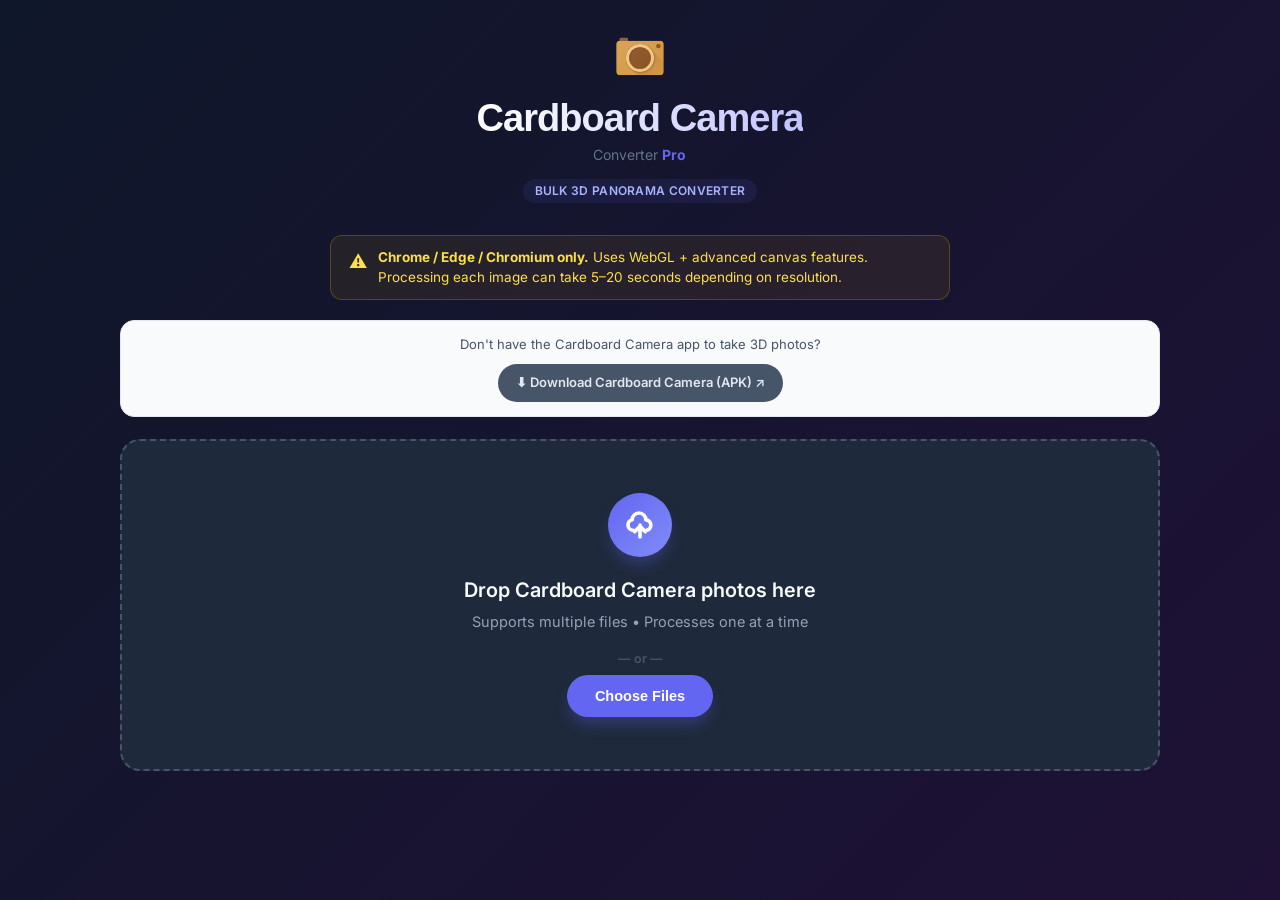
==== commit 10362e2a: "Add Cardboard Camera APK download link to the converter page Adds a download button under the warnin" ====
--- a/Cardboard_Camera_Converter_Pro.html
+++ b/Cardboard_Camera_Converter_Pro.html
@@ -358,6 +358,16 @@
     <div class="warning">
       <span style="font-size:18px;margin-top:1px">⚠️</span>
       <div><strong>Chrome / Edge / Chromium only.</strong> Uses WebGL + advanced canvas features. Processing each image can take 5–20 seconds depending on resolution.</div>
+    </div>
+
+    <div style="text-align:center; margin:0 0 22px; padding:14px; border:1px solid #e2e8f0; border-radius:14px; background:#f8fafc;">
+      <div style="color:#475569; font-size:13px; margin-bottom:10px;">
+        Don't have the Cardboard Camera app to take 3D photos?
+      </div>
+      <a href="https://www.apkmirror.com/apk/google-inc/cardboard-camera/cardboard-camera-1-0-0-181206016-release/cardboard-camera-1-0-0-181206016-android-apk-download/"
+         target="_blank" rel="noopener" class="btn btn-secondary">
+        ⬇ Download Cardboard Camera (APK) ↗
+      </a>
     </div>
 
     <!-- Drop Zone -->
